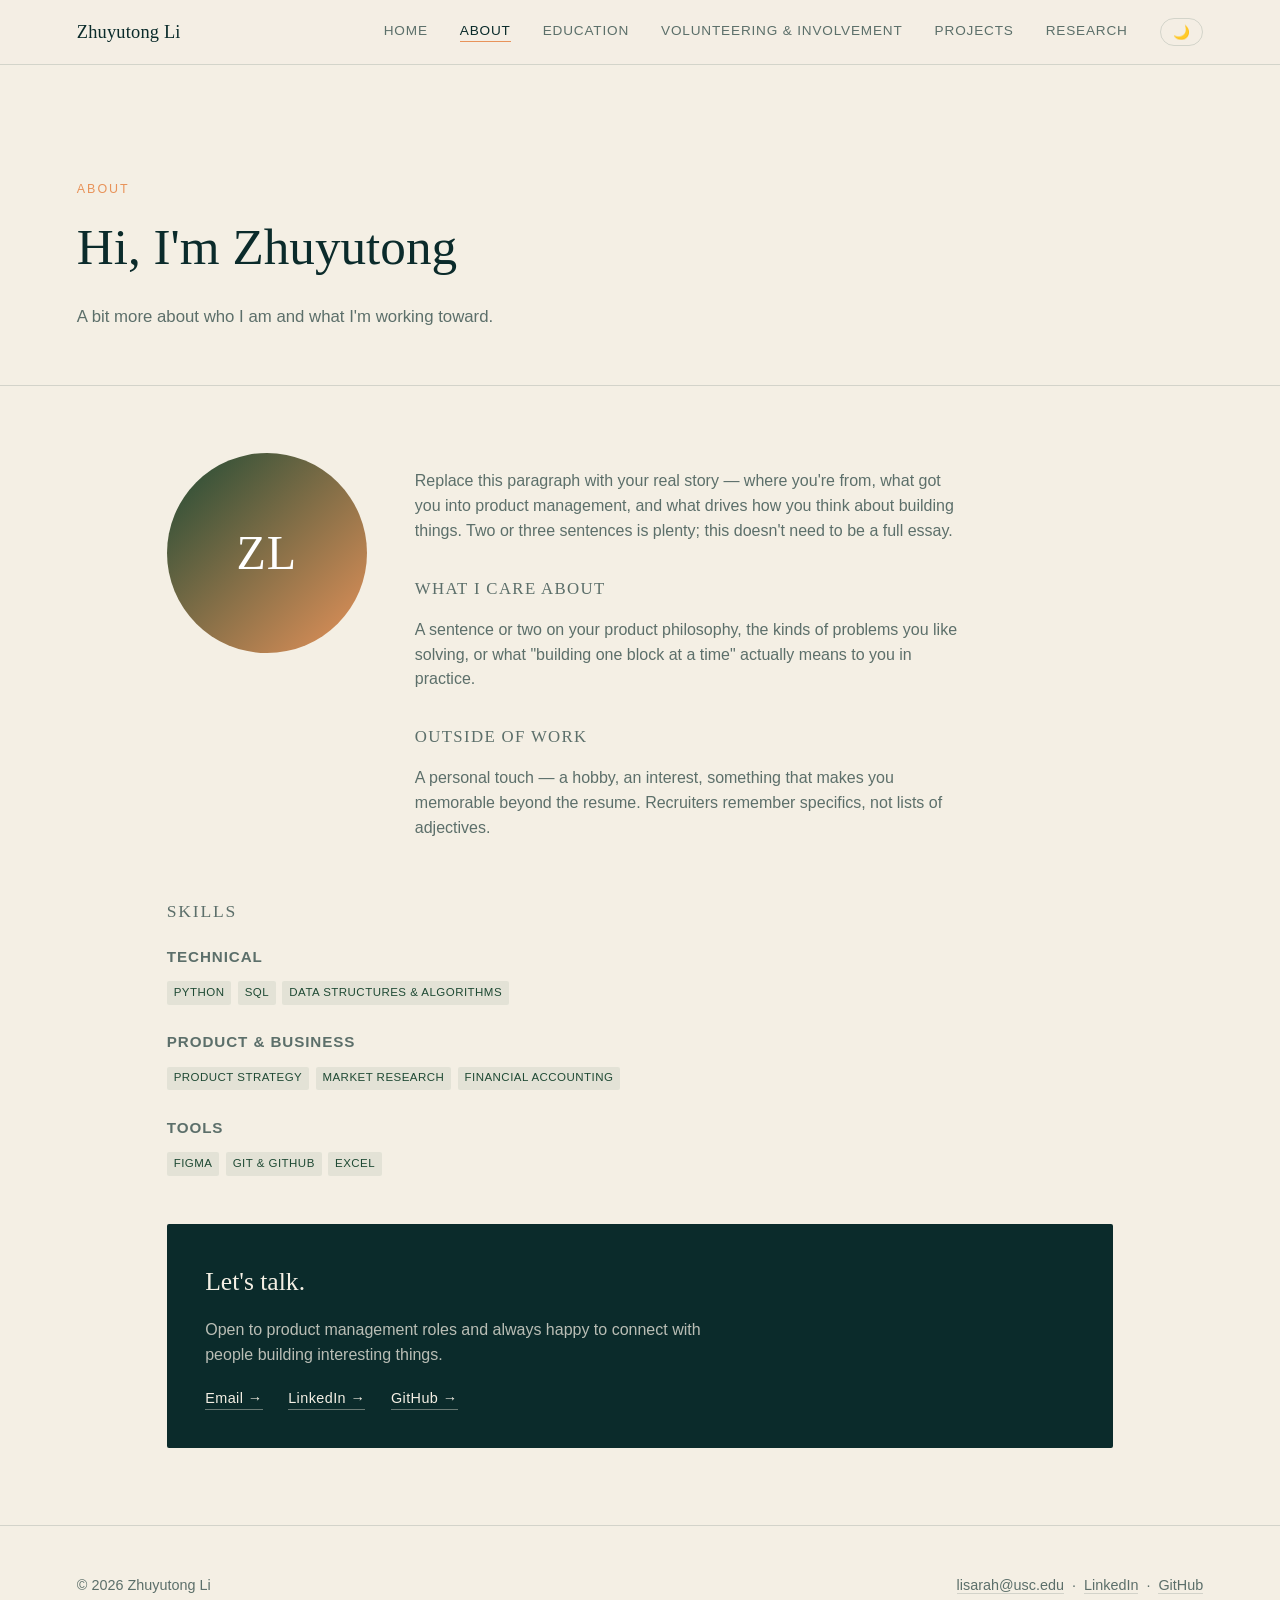
==== about.html @ 6b7661f0 "Implement theme toggle functionality in about.html Added a theme toggle feature with dark/light mode" ====
<!doctype html>
<html lang="en">
<head>
<meta charset="UTF-8" />
<meta name="viewport" content="width=device-width, initial-scale=1" />
<title>About — Zhuyutong Li</title>
<link rel="stylesheet" href="styles.css" />
<script>
  if(localStorage.getItem('theme')==='dark') document.documentElement.setAttribute('data-theme','dark');
</script>
</head>
<body>
  
<div class="page-transition" id="pageTransition">
  <div class="logo-mark">ZL</div>
</div>

<nav class="site-nav">
  <a class="brand" href="index.html">Zhuyutong Li</a>
  <ul class="links">
    <li><a href="index.html">Home</a></li>
    <li><a href="about.html" class="active">About</a></li>
    <li><a href="education.html">Education</a></li>
    <li><a href="volunteering-involvement.html">Volunteering & Involvement</a></li>
    <li><a href="projects.html">Projects</a></li>
    <li><a href="research.html">Research</a></li>
    <li><button class="theme-toggle" id="themeToggle" aria-label="Toggle dark mode">🌙</button></li>
  </ul>
</nav>

<header class="page-header">
  <div class="eyebrow">About</div>
  <h1>Hi, I'm Zhuyutong</h1>
  <p>A bit more about who I am and what I'm working toward.</p>
</header>

<main>
  <div class="about-grid">
    <!-- Swap this div for <img class="avatar-photo" src="your-photo.jpg" alt="Zhuyutong Li"> once you have a headshot -->
    <div class="avatar-placeholder">ZL</div>
    <div class="about-bio">
      <p>Replace this paragraph with your real story — where you're from, what got you into product management, and what drives how you think about building things. Two or three sentences is plenty; this doesn't need to be a full essay.</p>

      <h2>What I care about</h2>
      <p>A sentence or two on your product philosophy, the kinds of problems you like solving, or what "building one block at a time" actually means to you in practice.</p>

      <h2>Outside of work</h2>
      <p>A personal touch — a hobby, an interest, something that makes you memorable beyond the resume. Recruiters remember specifics, not lists of adjectives.</p>
    </div>
  </div>

  <h2 class="section-title">Skills</h2>

<div class="skills-group">
  <h3>Technical</h3>
  <div class="tags">
    <span class="tag">Python</span>
    <span class="tag">SQL</span>
    <span class="tag">Data Structures & Algorithms</span>
  </div>
</div>

<div class="skills-group">
  <h3>Product & Business</h3>
  <div class="tags">
    <span class="tag">Product Strategy</span>
    <span class="tag">Market Research</span>
    <span class="tag">Financial Accounting</span>
  </div>
</div>

<div class="skills-group">
  <h3>Tools</h3>
  <div class="tags">
    <span class="tag">Figma</span>
    <span class="tag">Git & GitHub</span>
    <span class="tag">Excel</span>
  </div>
</div>

  <div class="contact-band">
    <h2>Let's talk.</h2>
    <p>Open to product management roles and always happy to connect with people building interesting things.</p>
    <div class="links-row">
      <a href="mailto:lisarah@usc.edu">Email →</a>
      <a href="https://www.linkedin.com/in/sarah-zhuyutong-li-a16516387" target="_blank">LinkedIn →</a>
      <a href="https://github.com/lzyttsll" target="_blank">GitHub →</a>
    </div>
  </div>
</main>

<footer>
  <span>&copy; 2026 Zhuyutong Li</span>
  <span><a href="mailto:lisarah@usc.edu">lisarah@usc.edu</a> &nbsp;·&nbsp; <a href="https://www.linkedin.com/in/sarah-zhuyutong-li-a16516387" target="_blank">LinkedIn</a> &nbsp;·&nbsp; <a href="https://github.com/lzyttsll" target="_blank">GitHub</a></span>
</footer>

<script>
(function(){
  const overlay = document.getElementById('pageTransition');
  window.addEventListener('DOMContentLoaded', ()=>{
    setTimeout(()=> overlay.classList.add('hidden'), 150);
  });
  document.querySelectorAll('a[href]').forEach(link=>{
    const href = link.getAttribute('href');
    if(!href || href.startsWith('http') || href.startsWith('mailto:') || href.startsWith('#')) return;
    link.addEventListener('click', (e)=>{
      e.preventDefault();
      overlay.classList.remove('hidden');
      setTimeout(()=>{ window.location.href = href; }, 400);
    });
  });
})();
</script>
  
<script>
(function(){
  const btn = document.getElementById('themeToggle');
  function updateIcon(){
    btn.textContent = document.documentElement.getAttribute('data-theme')==='dark' ? '☀️' : '🌙';
  }
  updateIcon();
  btn.addEventListener('click', ()=>{
    const isDark = document.documentElement.getAttribute('data-theme')==='dark';
    if(isDark){
      document.documentElement.removeAttribute('data-theme');
      localStorage.setItem('theme','light');
    } else {
      document.documentElement.setAttribute('data-theme','dark');
      localStorage.setItem('theme','dark');
    }
    updateIcon();
  });
})();
</script>
</body>
</html>
---- styles.css ----
:root{
  --ink:#0b2b2b;
  --paper:#f4efe4;
  --accent:#e8935a;
  --pine:#1f4a34;
  --line:rgba(11,43,43,0.14);
  --muted:#5c6f6a;
}
*{box-sizing:border-box;}
html,body{margin:0;padding:0;}
body{
  background:var(--paper);
  color:var(--ink);
  font-family:'Helvetica Neue',Arial,sans-serif;
  line-height:1.55;
}
h1,h2,h3{font-family:Georgia,'Iowan Old Style',serif;font-weight:400;margin:0 0 .35em;}
a{color:inherit;}
img{max-width:100%;display:block;}

/* ---- Nav ---- */
.site-nav{
  position:sticky; top:0; z-index:20;
  display:flex; align-items:center; justify-content:space-between;
  padding:1.1rem 6vw;
  background:rgba(244,239,228,0.94);
  border-bottom:1px solid var(--line);
}
.site-nav .brand{
  font-family:Georgia,serif; font-size:1.15rem; text-decoration:none; letter-spacing:.01em;
}
.site-nav .links{display:flex; gap:2rem; list-style:none; margin:0; padding:0;}
.site-nav .links a{
  text-decoration:none; font-size:.85rem; letter-spacing:.06em; text-transform:uppercase;
  color:var(--muted); padding-bottom:.2rem; border-bottom:1px solid transparent;
  transition:color .2s ease, border-color .2s ease;
}
.site-nav .links a:hover,
.site-nav .links a.active{ color:var(--ink); border-color:var(--accent); }
.nav-toggle{ display:none; }

/* nav sitting over a dark hero (home page) */
.site-nav.on-dark{
  background:rgba(11,43,43,0.0);
  border-bottom:1px solid rgba(244,239,228,0.18);
}
.site-nav.on-dark .brand{ color:var(--paper); }
.site-nav.on-dark .links a{ color:rgba(244,239,228,0.75); }
.site-nav.on-dark .links a:hover,
.site-nav.on-dark .links a.active{ color:var(--paper); border-color:var(--accent); }

/* ---- Page header (non-home pages) ---- */
.page-header{
  padding:9vw 6vw 3vw;
  border-bottom:1px solid var(--line);
}
.page-header .eyebrow{
  font-size:.78rem; letter-spacing:.16em; text-transform:uppercase; color:var(--accent); margin-bottom:.6em;
}
.page-header h1{ font-size:clamp(2rem,4.5vw,3.2rem); }
.page-header p{ max-width:56ch; color:var(--muted); font-size:1.05rem; }

/* ---- Content sections ---- */
main{ padding:4vw 6vw 6vw; max-width:1100px; margin:0 auto; }
.section-title{ font-size:1.1rem; text-transform:uppercase; letter-spacing:.1em; color:var(--muted); margin:2.4rem 0 1.2rem; }

/* Cards grid (projects, explore) */
.grid{ display:grid; grid-template-columns:repeat(auto-fill,minmax(260px,1fr)); gap:1.4rem; }
.card{
  border:1px solid var(--line); border-radius:2px; padding:1.6rem;
  background:#fff; transition:transform .18s ease, box-shadow .18s ease;
}
.card:hover{ transform:translateY(-3px); box-shadow:0 10px 24px rgba(11,43,43,0.08); }
.card h3{ font-size:1.15rem; margin-bottom:.4em; }
.card p{ color:var(--muted); font-size:.95rem; margin:0 0 .8em; }
.card a.card-link{
  font-size:.82rem; text-transform:uppercase; letter-spacing:.06em; color:var(--pine);
  text-decoration:none; border-bottom:1px solid var(--pine);
}
.tags{ display:flex; flex-wrap:wrap; gap:.4rem; margin-top:.8rem; }
.tag{
  font-size:.72rem; letter-spacing:.04em; text-transform:uppercase; color:var(--pine);
  background:rgba(31,74,52,0.08); padding:.25em .6em; border-radius:2px;
}

/* Timeline (education / volunteering) */
.timeline{ border-left:2px solid var(--line); padding-left:1.6rem; display:flex; flex-direction:column; gap:2.2rem; }
.timeline-item .when{ font-size:.8rem; letter-spacing:.06em; text-transform:uppercase; color:var(--accent); }
.timeline-item h3{ margin-top:.25em; font-size:1.2rem; }
.timeline-item .where{ color:var(--muted); font-size:.95rem; margin-bottom:.4em; }
.timeline-item p{ color:var(--muted); max-width:64ch; }

/* Research list */
.pub-list{ display:flex; flex-direction:column; }
.pub{ padding:1.4rem 0; border-bottom:1px solid var(--line); }
.pub .venue{ font-size:.8rem; letter-spacing:.06em; text-transform:uppercase; color:var(--pine); }
.pub h3{ font-size:1.15rem; margin:.3em 0; }
.pub p{ color:var(--muted); margin:0; max-width:70ch; }

/* ---- Footer ---- */
footer{
  padding:3rem 6vw; border-top:1px solid var(--line); color:var(--muted); font-size:.9rem;
  display:flex; justify-content:space-between; flex-wrap:wrap; gap:1rem;
}
footer a{ text-decoration:none; border-bottom:1px solid var(--line); }

@media (max-width:640px){
  .site-nav{ padding:1rem 5vw; }
  .site-nav .links{ gap:1.1rem; }
  .page-header{ padding:22vw 5vw 3vw; }
}

/* ---- About page ---- */
.about-grid{
  display:grid; grid-template-columns:200px 1fr; gap:3rem; align-items:start;
  margin-top:1rem;
}
.avatar-placeholder{
  width:200px; height:200px; border-radius:50%;
  background:linear-gradient(135deg, var(--pine), var(--accent));
  display:flex; align-items:center; justify-content:center;
  color:#fff; font-family:Georgia,serif; font-size:3rem; letter-spacing:.02em;
  flex-shrink:0;
}
.about-grid img.avatar-photo{
  width:200px; height:200px; border-radius:50%; object-fit:cover;
}
.about-bio p{ color:var(--muted); max-width:62ch; margin-bottom:1.2rem; }
.about-bio h2{ font-size:1.05rem; text-transform:uppercase; letter-spacing:.08em; color:var(--muted); margin:2rem 0 .8rem; }
.contact-band{
  margin-top:3rem; padding:2.4rem; background:var(--ink); color:var(--paper); border-radius:2px;
}
.contact-band h2{ color:var(--paper); font-size:1.6rem; margin-bottom:.5rem; }
.contact-band p{ color:rgba(244,239,228,0.75); max-width:56ch; margin-bottom:1.2rem; }
.contact-band .links-row{ display:flex; flex-wrap:wrap; gap:1.6rem; }
.contact-band a{
  color:var(--paper); text-decoration:none; font-size:.9rem; letter-spacing:.03em;
  border-bottom:1px solid rgba(244,239,228,0.4);
}
.contact-band a:hover{ border-color:var(--accent); }

@media (max-width:640px){
  .about-grid{ grid-template-columns:1fr; }
}

/* ---- Project case-study cards ---- */
.card-banner{
  height:150px; border-radius:2px; margin-bottom:1rem;
  background:linear-gradient(135deg, var(--pine), var(--accent));
  display:flex; align-items:center; justify-content:center;
  color:rgba(255,255,255,0.85); font-size:.75rem; letter-spacing:.08em; text-transform:uppercase;
}
.card-banner img{ width:100%; height:100%; object-fit:cover; border-radius:2px; }
.card.project-card{ padding:1.2rem; }
.card.project-card h3{ margin-bottom:.3em; }
/* ---- Homepage about teaser ---- */
.home-about{
  display:flex; align-items:center; gap:2rem; padding:3rem 6vw; max-width:1100px; margin:0 auto;
  border-bottom:1px solid var(--line);
}
.home-about .avatar-placeholder-sm{
  width:96px; height:96px; border-radius:50%; flex-shrink:0;
  background:linear-gradient(135deg, var(--pine), var(--accent));
  display:flex; align-items:center; justify-content:center;
  color:#fff; font-family:Georgia,serif; font-size:1.6rem;
}
.home-about p{ color:var(--muted); max-width:60ch; margin:0 0 .6rem; }
.home-about a.card-link{
  font-size:.82rem; text-transform:uppercase; letter-spacing:.06em; color:var(--pine);
  text-decoration:none; border-bottom:1px solid var(--pine);
}
@media (max-width:640px){
  .home-about{ flex-direction:column; align-items:flex-start; text-align:left; }
}
/* ---- Skills groups ---- */
.skills-group{ margin-bottom:1.6rem; }
.skills-group h3{
  font-size:.95rem; text-transform:uppercase; letter-spacing:.06em; color:var(--muted);
  margin-bottom:.6rem; font-family:'Helvetica Neue',Arial,sans-serif; font-weight:600;
}
/* ---- Page transition overlay ---- */
.page-transition{
  position:fixed; inset:0; z-index:9999;
  background:var(--ink); color:var(--paper);
  display:flex; align-items:center; justify-content:center;
  transition:opacity .45s ease;
}
.page-transition.hidden{ opacity:0; pointer-events:none; }
.logo-mark{
  font-family:Georgia,'Iowan Old Style',serif;
  font-size:2.4rem;
  letter-spacing:.05em;
  color:var(--paper);
}
/* ---- Dark mode ---- */
body{ transition: background-color .3s ease, color .3s ease; }
.site-nav{ transition: background-color .3s ease; }
.card{ transition: background-color .3s ease; }

[data-theme="dark"]{
  --ink:#f2ede4;
  --paper:#121a18;
  --pine:#7fd9ab;
  --line:rgba(244,239,228,0.14);
  --muted:#9fb3ac;
}
[data-theme="dark"] .site-nav{ background:rgba(18,26,24,0.94); }
[data-theme="dark"] .card{ background:#1b2624; }

.theme-toggle{
  background:none; border:1px solid var(--line); border-radius:20px;
  padding:.35em .9em; font-size:.85rem; cursor:pointer;
  color:var(--muted); font-family:inherit;
  transition:color .2s ease, border-color .2s ease;
}
.theme-toggle:hover{ color:var(--ink); border-color:var(--accent); }
.site-nav.on-dark .theme-toggle{
  border-color:rgba(244,239,228,0.4); color:rgba(244,239,228,0.75);
}
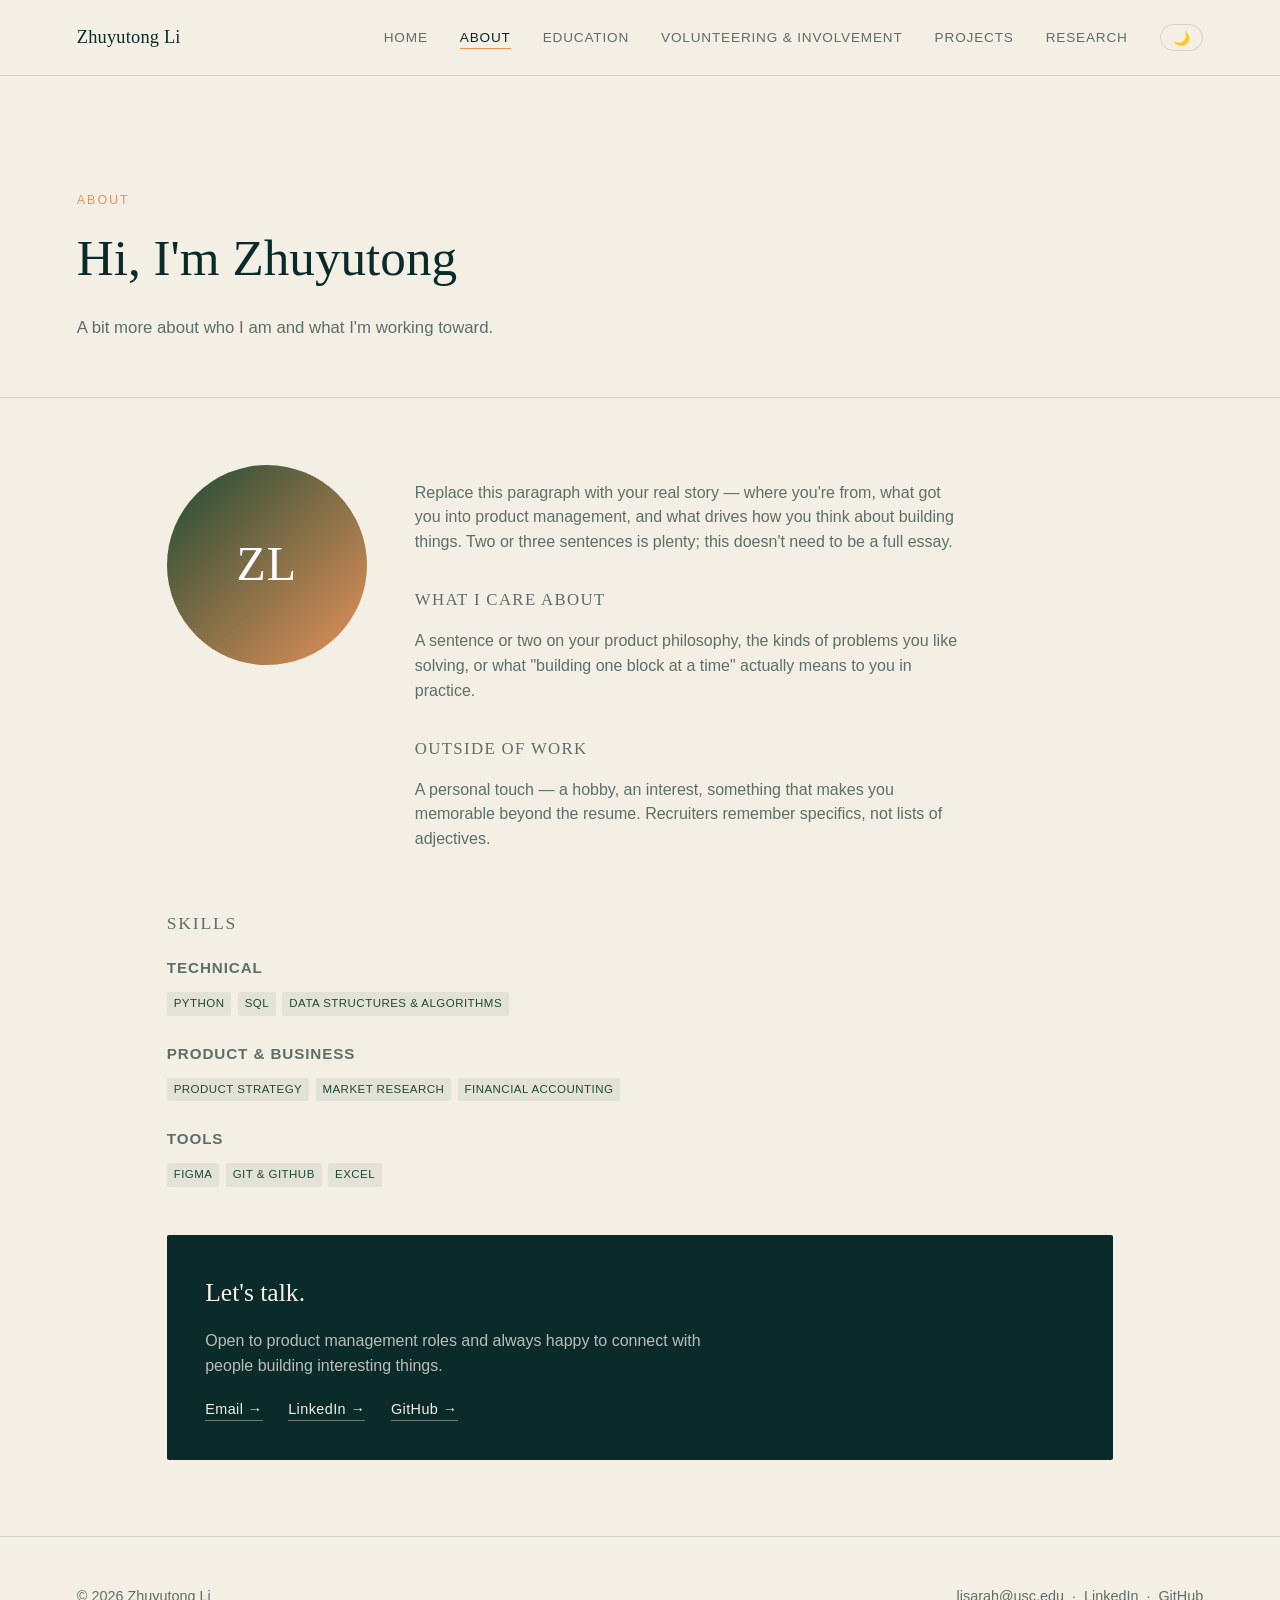
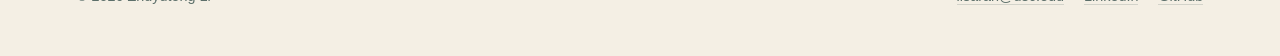
==== commit d8b25e51: "Decrease redirect timeout from 400ms to 220ms Reduce delay before redirecting to the href." ====
--- a/about.html
+++ b/about.html
@@ -106,7 +106,7 @@
     link.addEventListener('click', (e)=>{
       e.preventDefault();
       overlay.classList.remove('hidden');
-      setTimeout(()=>{ window.location.href = href; }, 400);
+      setTimeout(()=>{ window.location.href = href; }, 220);
     });
   });
 })();
--- a/styles.css
+++ b/styles.css
@@ -5,6 +5,7 @@
   --pine:#1f4a34;
   --line:rgba(11,43,43,0.14);
   --muted:#5c6f6a;
+  --hero-text:#f4efe4;
 }
 *{box-sizing:border-box;}
 html,body{margin:0;padding:0;}
@@ -19,17 +20,22 @@
 img{max-width:100%;display:block;}
 
 /* ---- Nav ---- */
+body{ padding-top:76px; }
+body.home{ padding-top:0; }
+
 .site-nav{
-  position:sticky; top:0; z-index:20;
+  position:fixed; top:0; left:0; right:0; z-index:20;
+  height:76px; box-sizing:border-box;
   display:flex; align-items:center; justify-content:space-between;
-  padding:1.1rem 6vw;
-  background:rgba(244,239,228,0.94);
+  padding:0 6vw;
+  background:var(--paper);
   border-bottom:1px solid var(--line);
+  transition:background-color .25s ease, border-color .25s ease;
 }
 .site-nav .brand{
   font-family:Georgia,serif; font-size:1.15rem; text-decoration:none; letter-spacing:.01em;
 }
-.site-nav .links{display:flex; gap:2rem; list-style:none; margin:0; padding:0;}
+.site-nav .links{display:flex; align-items:center; gap:2rem; list-style:none; margin:0; padding:0;}
 .site-nav .links a{
   text-decoration:none; font-size:.85rem; letter-spacing:.06em; text-transform:uppercase;
   color:var(--muted); padding-bottom:.2rem; border-bottom:1px solid transparent;
@@ -37,17 +43,20 @@
 }
 .site-nav .links a:hover,
 .site-nav .links a.active{ color:var(--ink); border-color:var(--accent); }
-.nav-toggle{ display:none; }
-
-/* nav sitting over a dark hero (home page) */
-.site-nav.on-dark{
-  background:rgba(11,43,43,0.0);
-  border-bottom:1px solid rgba(244,239,228,0.18);
-}
-.site-nav.on-dark .brand{ color:var(--paper); }
+
+/* Homepage nav starts transparent, overlapping the dark pond */
+.site-nav.on-dark{ background:transparent; border-bottom:1px solid rgba(244,239,228,0.18); }
+.site-nav.on-dark .brand{ color:var(--hero-text); }
 .site-nav.on-dark .links a{ color:rgba(244,239,228,0.75); }
 .site-nav.on-dark .links a:hover,
 .site-nav.on-dark .links a.active{ color:var(--paper); border-color:var(--accent); }
+
+/* ...then becomes solid once you scroll past the hero */
+.site-nav.on-dark.scrolled{ background:var(--paper); border-bottom:1px solid var(--line); }
+.site-nav.on-dark.scrolled .brand{ color:var(--ink); }
+.site-nav.on-dark.scrolled .links a{ color:var(--muted); }
+.site-nav.on-dark.scrolled .links a:hover,
+.site-nav.on-dark.scrolled .links a.active{ color:var(--ink); border-color:var(--accent); }
 
 /* ---- Page header (non-home pages) ---- */
 .page-header{
@@ -217,3 +226,34 @@
 .site-nav.on-dark .theme-toggle{
   border-color:rgba(244,239,228,0.4); color:rgba(244,239,228,0.75);
 }
+
+/* ---- Motion system (one consistent curve + timing scale, used everywhere) ---- */
+:root{
+  --ease: cubic-bezier(0.16, 1, 0.3, 1);
+  --dur-fast: 150ms;
+  --dur-base: 200ms;
+}
+
+.site-nav .links a{
+  transition: color var(--dur-fast) var(--ease), border-color var(--dur-fast) var(--ease);
+}
+.card{
+  transition: transform var(--dur-base) var(--ease), box-shadow var(--dur-base) var(--ease);
+}
+.page-transition{
+  transition: opacity var(--dur-base) var(--ease);
+}
+.theme-toggle{
+  transition: color var(--dur-fast) var(--ease), border-color var(--dur-fast) var(--ease), transform var(--dur-fast) var(--ease);
+}
+.theme-toggle:hover{ transform: scale(1.06); }
+.theme-toggle:active{ transform: scale(0.94); }
+
+/* Respect people who've told their OS they don't want motion */
+@media (prefers-reduced-motion: reduce){
+  *, *::before, *::after{
+    animation-duration: 0.001ms !important;
+    animation-iteration-count: 1 !important;
+    transition-duration: 0.001ms !important;
+  }
+}
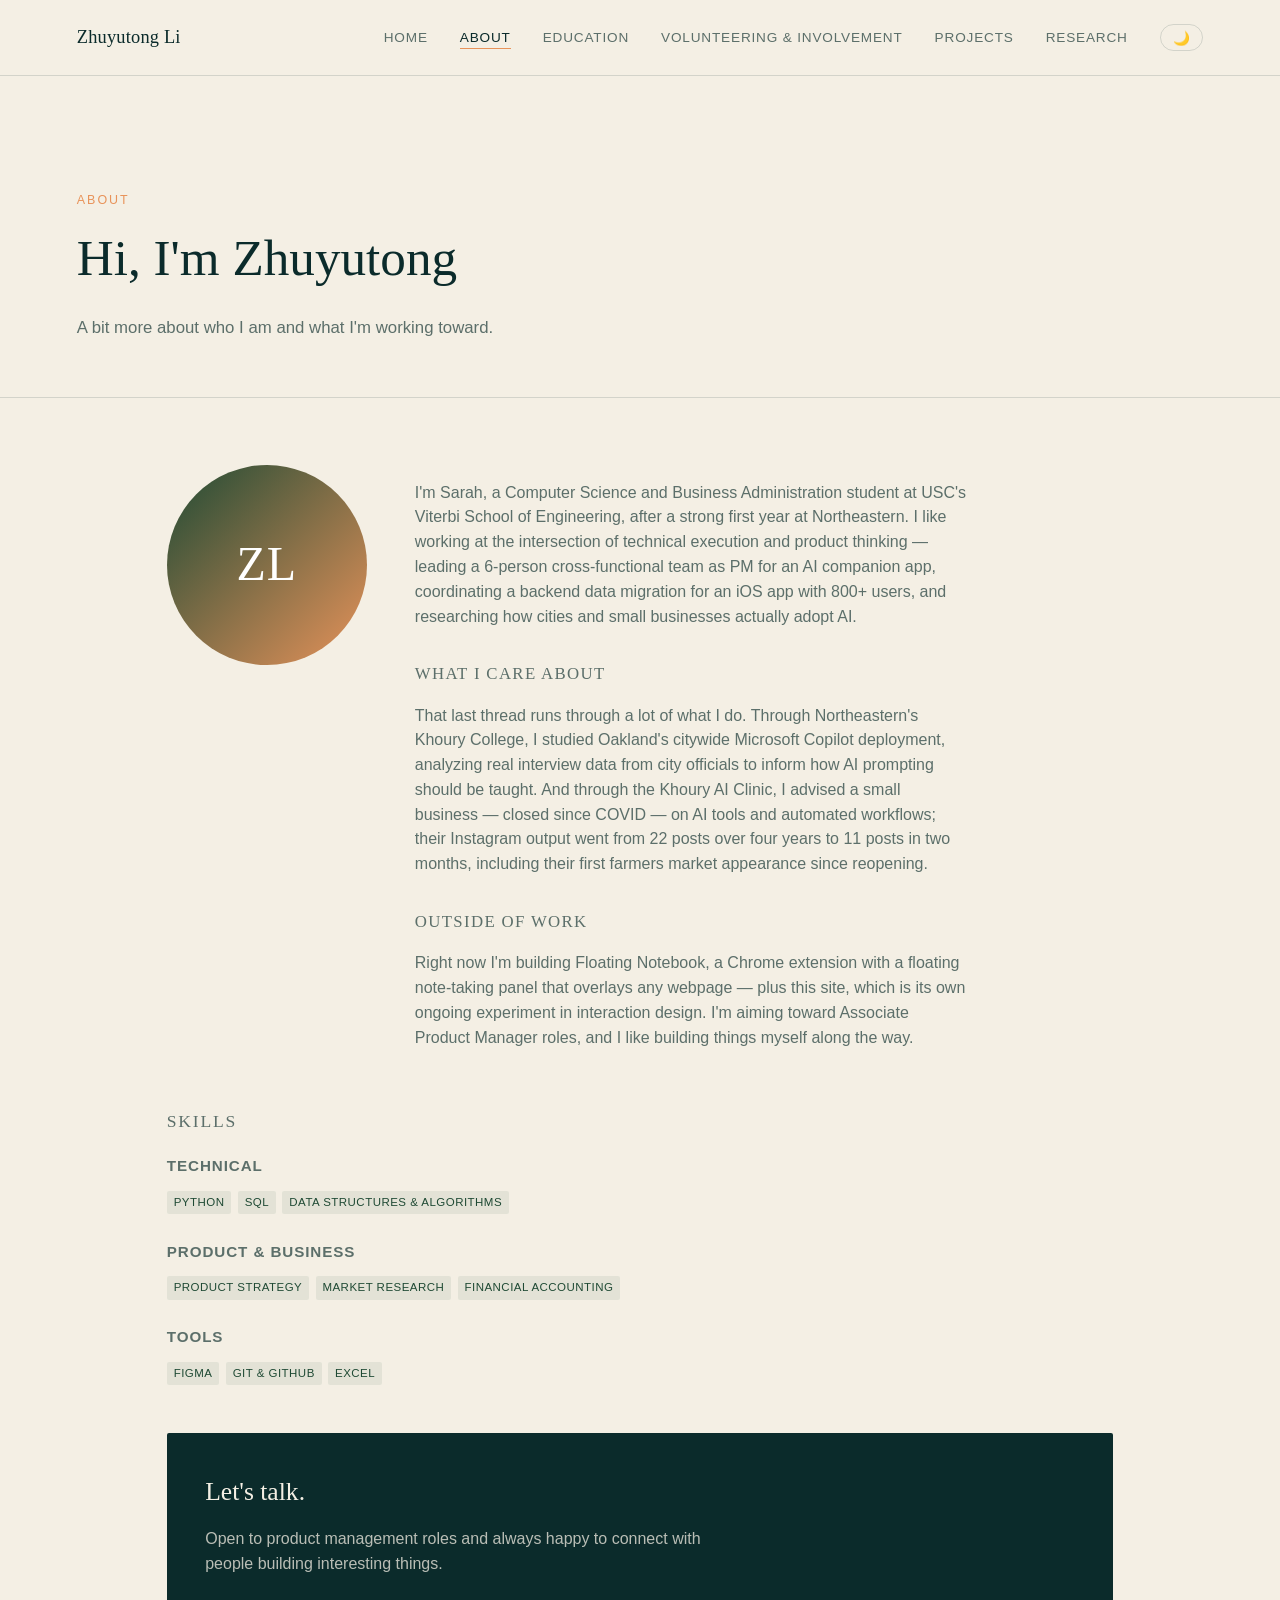
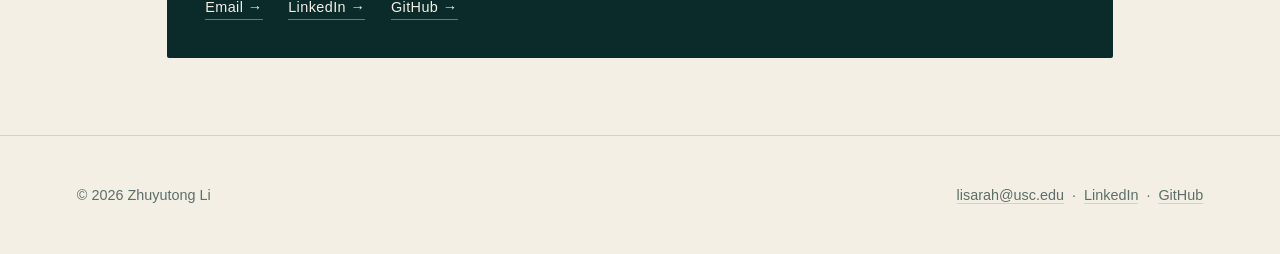
==== commit 2a0e9ea2: "Revise personal story and interests in about.html Updated personal bio and interests in about.html." ====
--- a/about.html
+++ b/about.html
@@ -39,13 +39,13 @@
     <!-- Swap this div for <img class="avatar-photo" src="your-photo.jpg" alt="Zhuyutong Li"> once you have a headshot -->
     <div class="avatar-placeholder">ZL</div>
     <div class="about-bio">
-      <p>Replace this paragraph with your real story — where you're from, what got you into product management, and what drives how you think about building things. Two or three sentences is plenty; this doesn't need to be a full essay.</p>
+      <p>I'm Sarah, a Computer Science and Business Administration student at USC's Viterbi School of Engineering, after a strong first year at Northeastern. I like working at the intersection of technical execution and product thinking — leading a 6-person cross-functional team as PM for an AI companion app, coordinating a backend data migration for an iOS app with 800+ users, and researching how cities and small businesses actually adopt AI.</p>
 
       <h2>What I care about</h2>
-      <p>A sentence or two on your product philosophy, the kinds of problems you like solving, or what "building one block at a time" actually means to you in practice.</p>
+      <p>That last thread runs through a lot of what I do. Through Northeastern's Khoury College, I studied Oakland's citywide Microsoft Copilot deployment, analyzing real interview data from city officials to inform how AI prompting should be taught. And through the Khoury AI Clinic, I advised a small business — closed since COVID — on AI tools and automated workflows; their Instagram output went from 22 posts over four years to 11 posts in two months, including their first farmers market appearance since reopening.</p>
 
       <h2>Outside of work</h2>
-      <p>A personal touch — a hobby, an interest, something that makes you memorable beyond the resume. Recruiters remember specifics, not lists of adjectives.</p>
+      <p>Right now I'm building Floating Notebook, a Chrome extension with a floating note-taking panel that overlays any webpage — plus this site, which is its own ongoing experiment in interaction design. I'm aiming toward Associate Product Manager roles, and I like building things myself along the way.</p>
     </div>
   </div>
 
--- a/styles.css
+++ b/styles.css
@@ -164,7 +164,7 @@
 .card.project-card h3{ margin-bottom:.3em; }
 /* ---- Homepage about teaser ---- */
 .home-about{
-  display:flex; align-items:center; gap:2rem; padding:3rem 6vw; max-width:1100px; margin:0 auto;
+  display:flex; align-items:center; gap:2rem; padding:3rem 3vw; max-width:100%; margin:0;
   border-bottom:1px solid var(--line);
 }
 .home-about .avatar-placeholder-sm{
@@ -172,6 +172,35 @@
   background:linear-gradient(135deg, var(--pine), var(--accent));
   display:flex; align-items:center; justify-content:center;
   color:#fff; font-family:Georgia,serif; font-size:1.6rem;
+}
+.home-about .avatar-flip{
+  width:340px; height:340px; flex-shrink:0; perspective:1200px; cursor:grab; user-select:none;
+}
+.avatar-flip-inner{
+  position:relative; width:100%; height:100%;
+  transition:transform 0.6s cubic-bezier(0.16,1,0.3,1);
+  transform-style:preserve-3d;
+}
+@keyframes flipHintWiggle{
+  0%, 100% { transform: rotateY(0deg); }
+  30% { transform: rotateY(18deg); }
+  60% { transform: rotateY(-14deg); }
+  80% { transform: rotateY(6deg); }
+}
+.avatar-flip-inner.hint-wiggle{
+  animation: flipHintWiggle 1.4s ease-in-out;
+}
+.avatar-flip.flipped .avatar-flip-inner{ transform:rotateY(180deg); }
+.avatar-flip-face{
+  position:absolute; inset:0; border-radius:50%; backface-visibility:hidden;
+  display:flex; align-items:center; justify-content:center;
+}
+.avatar-flip-front{ width:100%; height:100%; object-fit:cover; -webkit-user-drag:none; user-drag:none; }
+.avatar-flip-back-img{
+  transform:rotateY(180deg);
+  width:100%; height:100%; object-fit:cover;
+  background:var(--paper);
+  -webkit-user-drag:none; user-drag:none;
 }
 .home-about p{ color:var(--muted); max-width:60ch; margin:0 0 .6rem; }
 .home-about a.card-link{
@@ -214,6 +243,7 @@
   --muted:#9fb3ac;
 }
 [data-theme="dark"] .site-nav{ background:rgba(18,26,24,0.94); }
+[data-theme="dark"] .site-nav.on-dark:not(.scrolled){ background:transparent; }
 [data-theme="dark"] .card{ background:#1b2624; }
 
 .theme-toggle{
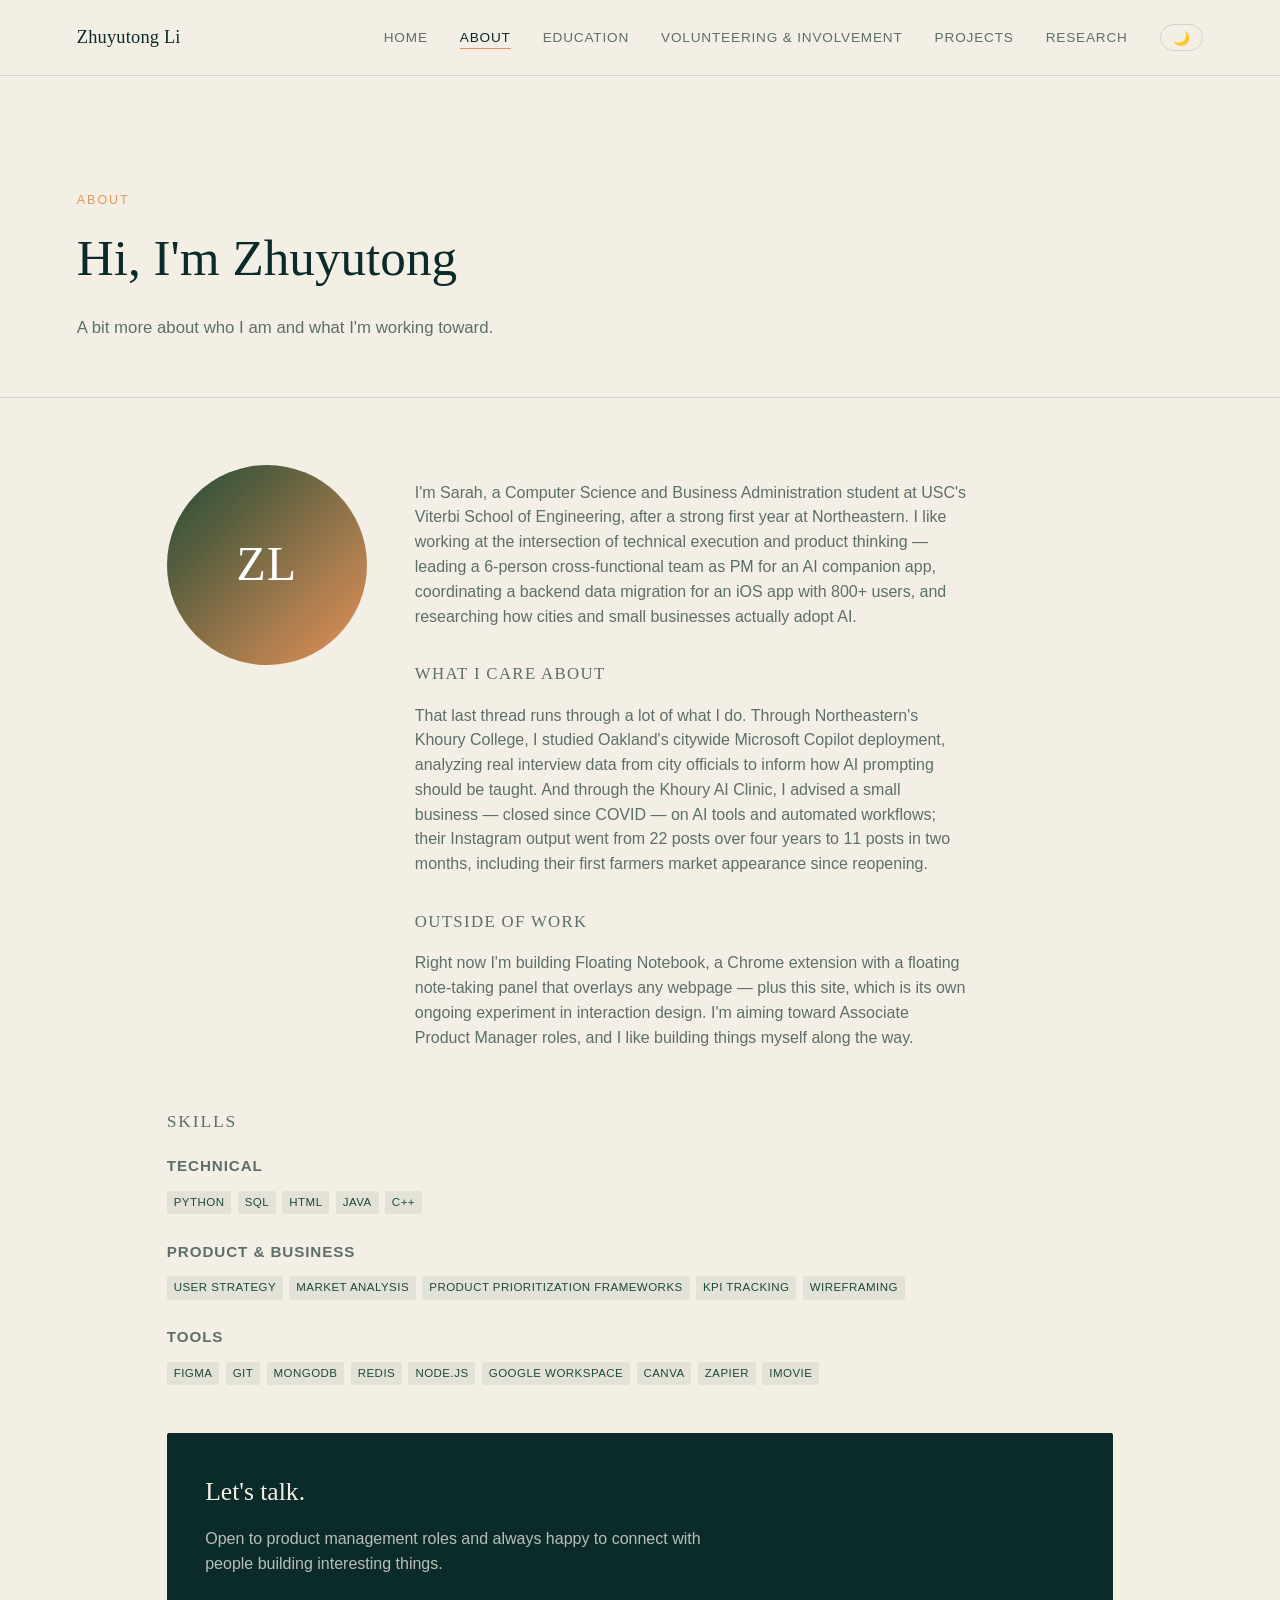
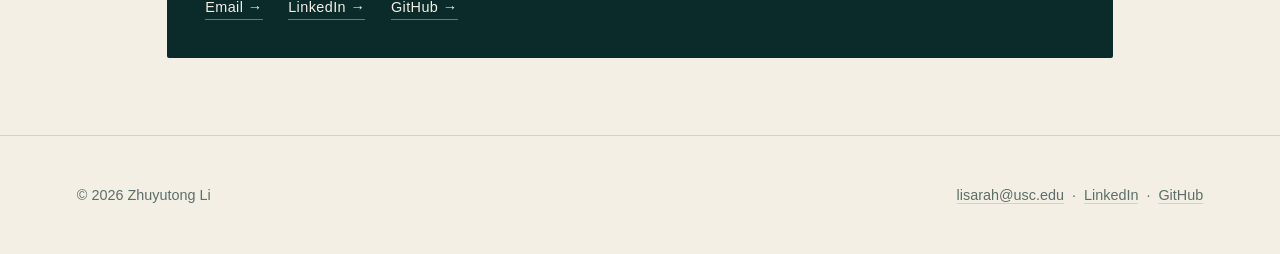
==== commit b9c3ade5: "Update skills and tools in about.html" ====
--- a/about.html
+++ b/about.html
@@ -56,16 +56,20 @@
   <div class="tags">
     <span class="tag">Python</span>
     <span class="tag">SQL</span>
-    <span class="tag">Data Structures & Algorithms</span>
+    <span class="tag">HTML</span>
+    <span class="tag">Java</span>
+    <span class="tag">C++</span>
   </div>
 </div>
 
 <div class="skills-group">
   <h3>Product & Business</h3>
   <div class="tags">
-    <span class="tag">Product Strategy</span>
-    <span class="tag">Market Research</span>
-    <span class="tag">Financial Accounting</span>
+    <span class="tag">User Strategy</span>
+    <span class="tag">Market Analysis</span>
+    <span class="tag">Product Prioritization Frameworks</span>
+    <span class="tag">KPI tracking</span>
+    <span class="tag">Wireframing</span>
   </div>
 </div>
 
@@ -73,8 +77,14 @@
   <h3>Tools</h3>
   <div class="tags">
     <span class="tag">Figma</span>
-    <span class="tag">Git & GitHub</span>
-    <span class="tag">Excel</span>
+    <span class="tag">Git</span>
+    <span class="tag">MongoDB</span>
+    <span class="tag">Redis</span>
+    <span class="tag">Node.js</span>
+    <span class="tag">Google Workspace</span>
+    <span class="tag">Canva</span>
+    <span class="tag">Zapier</span>
+    <span class="tag">iMovie</span>
   </div>
 </div>
 
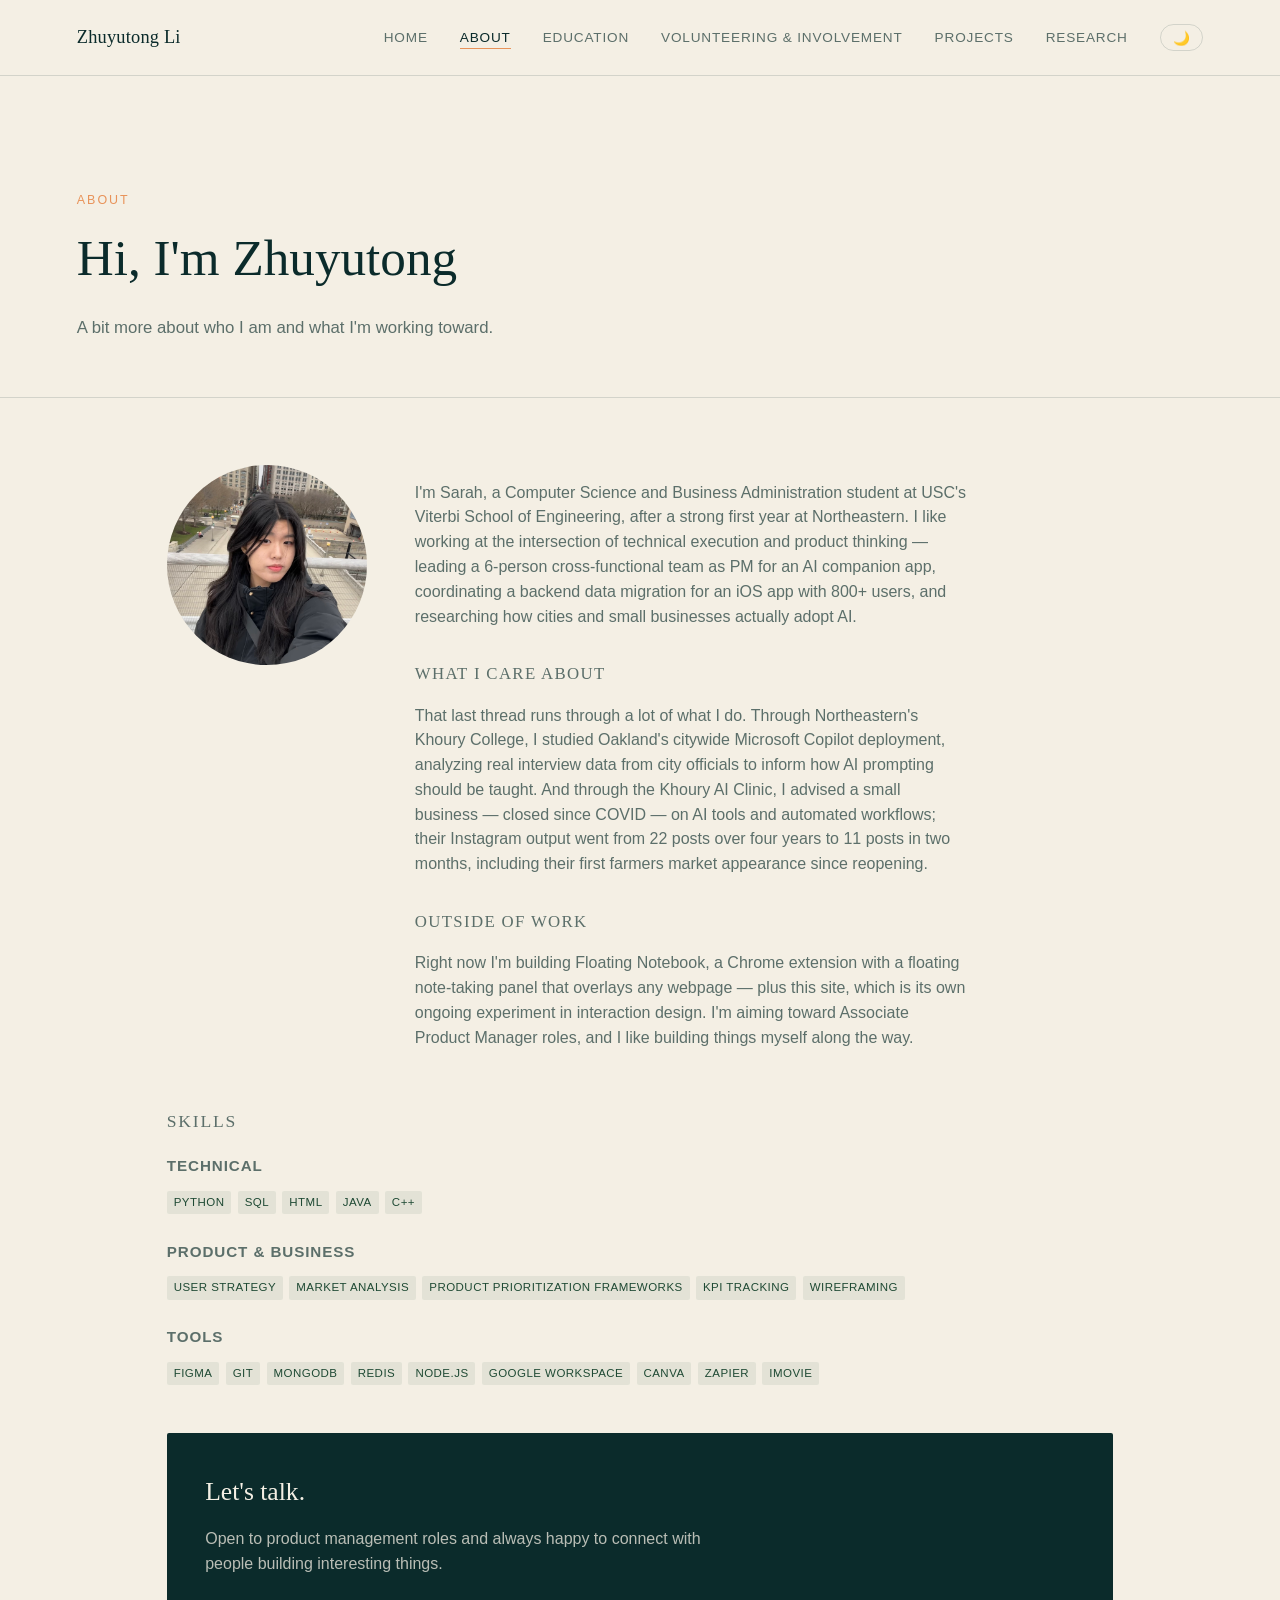
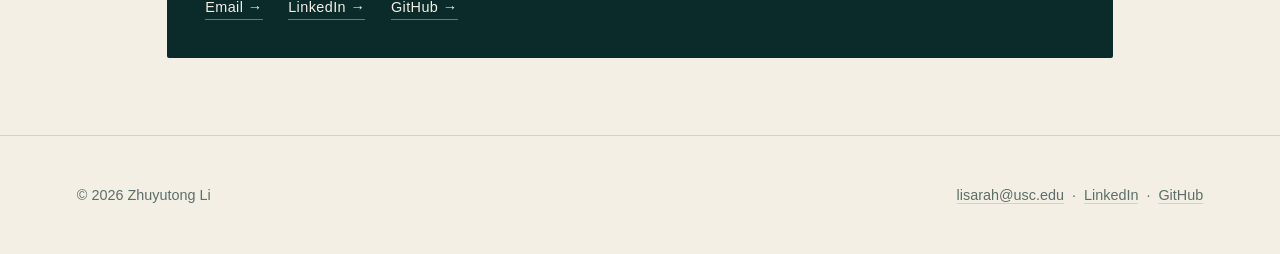
==== commit 67acac9f: "Update about.html" ====
--- a/about.html
+++ b/about.html
@@ -36,8 +36,7 @@
 
 <main>
   <div class="about-grid">
-    <!-- Swap this div for <img class="avatar-photo" src="your-photo.jpg" alt="Zhuyutong Li"> once you have a headshot -->
-    <div class="avatar-placeholder">ZL</div>
+    <img class="avatar-photo" src="avatar.jpg" alt="Zhuyutong Li">
     <div class="about-bio">
       <p>I'm Sarah, a Computer Science and Business Administration student at USC's Viterbi School of Engineering, after a strong first year at Northeastern. I like working at the intersection of technical execution and product thinking — leading a 6-person cross-functional team as PM for an AI companion app, coordinating a backend data migration for an iOS app with 800+ users, and researching how cities and small businesses actually adopt AI.</p>
 
--- a/styles.css
+++ b/styles.css
@@ -159,6 +159,9 @@
   display:flex; align-items:center; justify-content:center;
   color:rgba(255,255,255,0.85); font-size:.75rem; letter-spacing:.08em; text-transform:uppercase;
 }
+.project-date{
+  font-size:.85rem; color:var(--muted); margin:0 0 .5rem; font-style:italic;
+}
 .card-banner img{ width:100%; height:100%; object-fit:cover; border-radius:2px; }
 .card.project-card{ padding:1.2rem; }
 .card.project-card h3{ margin-bottom:.3em; }
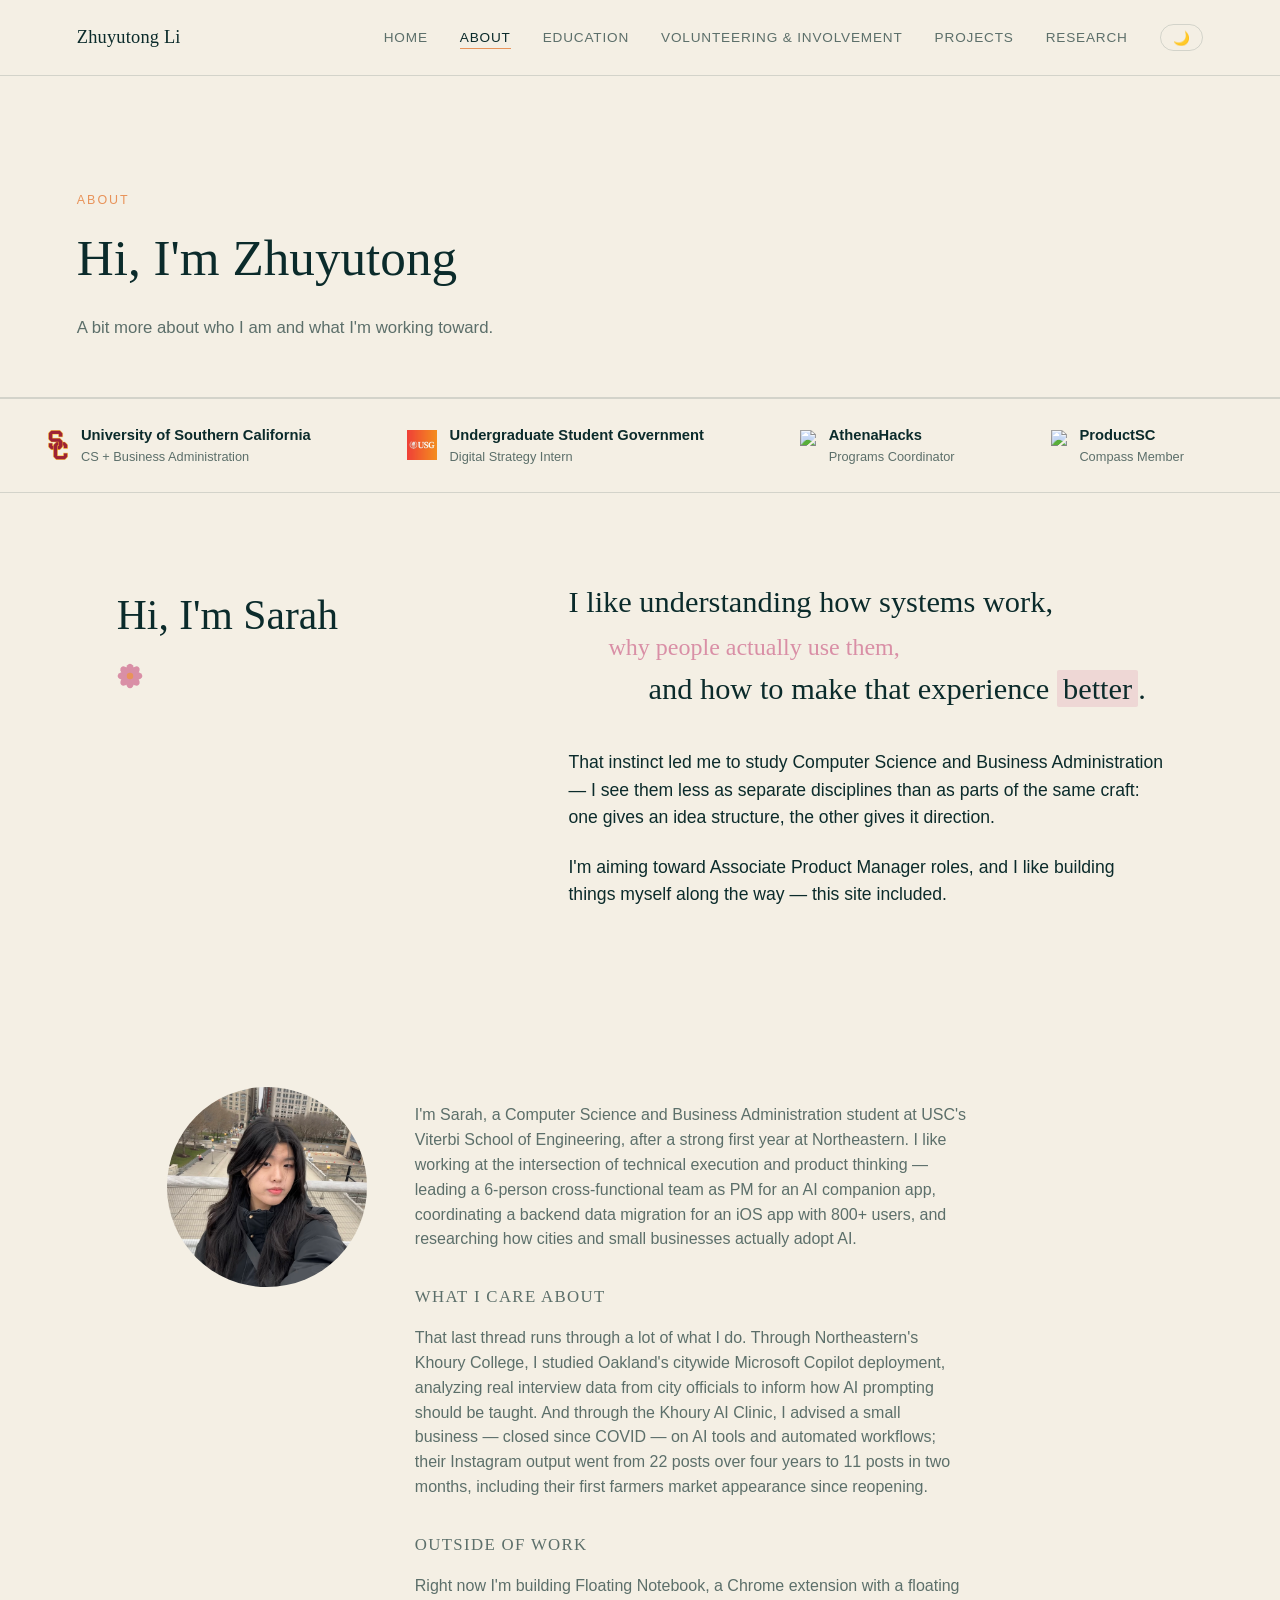
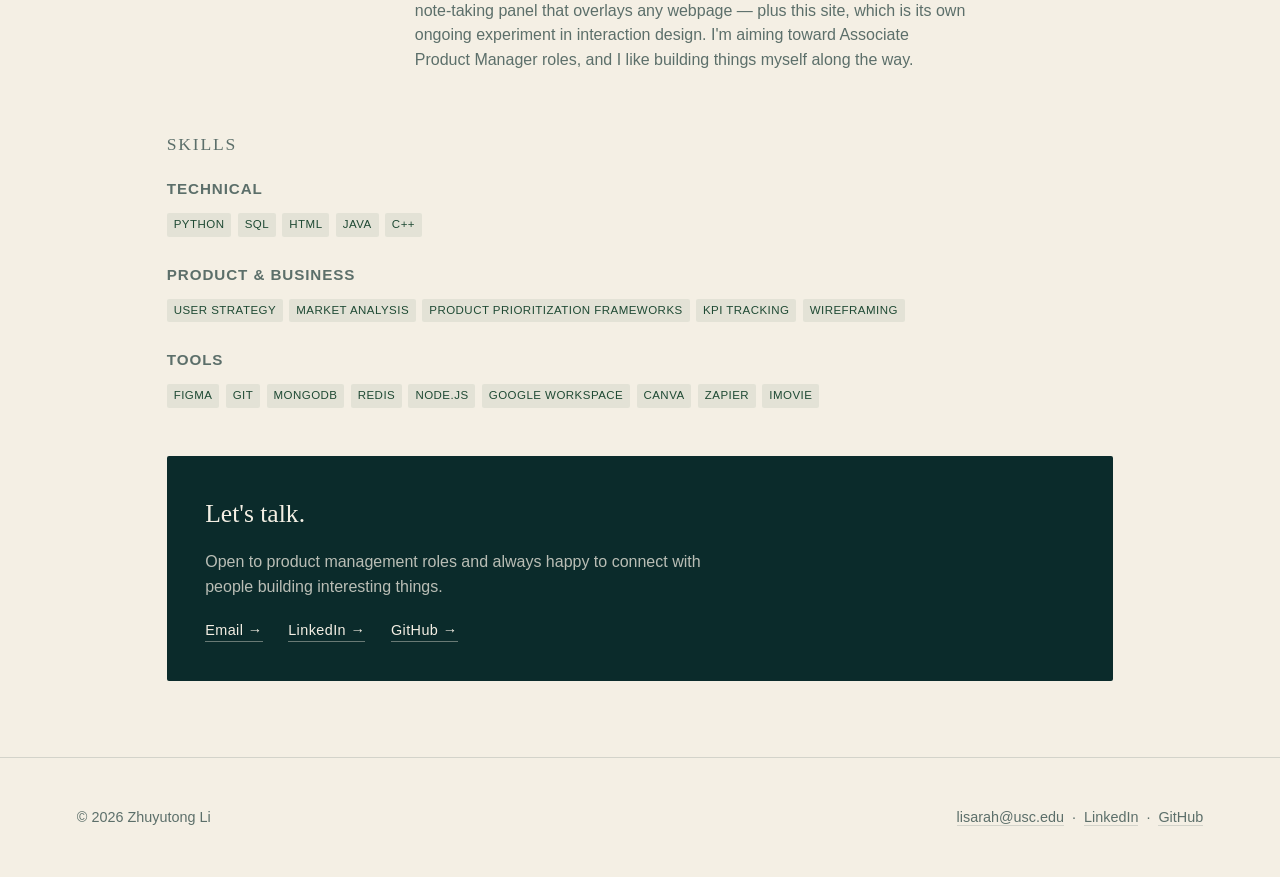
==== commit a8bd994e: "Implement marquee for showcasing affiliations Added a marquee section showcasing various affiliation" ====
--- a/about.html
+++ b/about.html
@@ -33,6 +33,92 @@
   <h1>Hi, I'm Zhuyutong</h1>
   <p>A bit more about who I am and what I'm working toward.</p>
 </header>
+
+  <div class="marquee-wrap">
+  <div class="marquee-track">
+    <div class="marquee-item">
+      <img src="USC_Trojans_logo.svg.webp">
+      <div class="label"><strong>University of Southern California</strong><span>CS + Business Administration</span></div>
+    </div>
+    <div class="marquee-item">
+      <img src="usg-logo-bright.png">
+      <div class="label"><strong>Undergraduate Student Government</strong><span>Digital Strategy Intern</span></div>
+    </div>
+    <div class="marquee-item">
+      <img src="athenahacks-logo.png">
+      <div class="label"><strong>AthenaHacks</strong><span>Programs Coordinator</span></div>
+    </div>
+    <div class="marquee-item">
+      <img src="productsc-logo.png">
+      <div class="label"><strong>ProductSC</strong><span>Compass Member</span></div>
+    </div>
+    <div class="marquee-item">
+      <img src="Northeastern_LVX.svg">
+      <div class="label"><strong>Northeastern University</strong><span>Khoury College of Computer Sciences</span></div>
+    </div>
+    <div class="marquee-item">
+      <img src="cofco-logo.png">
+      <div class="label"><strong>COFCO International</strong><span>Research Analyst Intern</span></div>
+    </div>
+    <!-- duplicate, for seamless looping -->
+    <div class="marquee-item">
+      <img src="USC_Trojans_logo.svg.webp">
+      <div class="label"><strong>University of Southern California</strong><span>CS + Business Administration</span></div>
+    </div>
+    <div class="marquee-item">
+      <img src="usg-logo-bright.png">
+      <div class="label"><strong>Undergraduate Student Government</strong><span>Digital Strategy Intern</span></div>
+    </div>
+    <div class="marquee-item">
+      <img src="athenahacks-logo.png">
+      <div class="label"><strong>AthenaHacks</strong><span>Programs Coordinator</span></div>
+    </div>
+    <div class="marquee-item">
+      <img src="productsc-logo.png">
+      <div class="label"><strong>ProductSC</strong><span>Compass Member</span></div>
+    </div>
+    <div class="marquee-item">
+      <img src="Northeastern_LVX.svg">
+      <div class="label"><strong>Northeastern University</strong><span>Khoury College of Computer Sciences</span></div>
+    </div>
+    <div class="marquee-item">
+      <img src="cofco-logo.png">
+      <div class="label"><strong>COFCO International</strong><span>Research Analyst Intern</span></div>
+    </div>
+  </div>
+</div>
+
+<section class="bio-section">
+  <div class="bio-heading">
+    <h2>Hi, I'm Sarah</h2>
+    <div class="divider-flower">
+      <svg viewBox="0 0 40 40" xmlns="http://www.w3.org/2000/svg">
+        <g fill="var(--blossom)">
+          <ellipse cx="20" cy="10" rx="6" ry="9"/>
+          <ellipse cx="20" cy="30" rx="6" ry="9"/>
+          <ellipse cx="10" cy="20" rx="9" ry="6"/>
+          <ellipse cx="30" cy="20" rx="9" ry="6"/>
+          <ellipse cx="12.5" cy="12.5" rx="6" ry="8.5" transform="rotate(-45 12.5 12.5)"/>
+          <ellipse cx="27.5" cy="27.5" rx="6" ry="8.5" transform="rotate(-45 27.5 27.5)"/>
+          <ellipse cx="27.5" cy="12.5" rx="6" ry="8.5" transform="rotate(45 27.5 12.5)"/>
+          <ellipse cx="12.5" cy="27.5" rx="6" ry="8.5" transform="rotate(45 12.5 27.5)"/>
+        </g>
+        <circle cx="20" cy="20" r="5" fill="var(--accent)"/>
+      </svg>
+    </div>
+  </div>
+  <div>
+    <div class="cascade">
+      <p>I like understanding how systems work,</p>
+      <p>why people actually use them,</p>
+      <p>and how to make that experience <span class="highlight">better</span>.</p>
+    </div>
+    <div class="bio-body">
+      <p>That instinct led me to study Computer Science and Business Administration — I see them less as separate disciplines than as parts of the same craft: one gives an idea structure, the other gives it direction.</p>
+      <p>I'm aiming toward Associate Product Manager roles, and I like building things myself along the way — this site included.</p>
+    </div>
+  </div>
+</section>
 
 <main>
   <div class="about-grid">
--- a/styles.css
+++ b/styles.css
@@ -99,6 +99,32 @@
 .timeline-item .where{ color:var(--muted); font-size:.95rem; margin-bottom:.4em; }
 .timeline-item p{ color:var(--muted); max-width:64ch; }
 
+.school-logo{
+  width:48px; height:48px; object-fit:contain;
+  float:left; margin-right:1rem;
+}
+.school-logo.logo-usg{
+  width:110px; height:110px;
+}
+.school-logo.logo-top{
+  display:block;
+  float:none;
+  margin:0 0 .75rem 0;
+}
+
+.timeline-item.logo-center{
+  display:flex;
+  align-items:center;
+  gap:1.25rem;
+}
+.timeline-item.logo-center .entry-body{
+  flex:1;
+}
+.timeline-item.logo-center .school-logo{
+  float:none;
+  margin:0;
+  flex-shrink:0;
+}
 /* Research list */
 .pub-list{ display:flex; flex-direction:column; }
 .pub{ padding:1.4rem 0; border-bottom:1px solid var(--line); }
@@ -106,6 +132,20 @@
 .pub h3{ font-size:1.15rem; margin:.3em 0; }
 .pub p{ color:var(--muted); margin:0; max-width:70ch; }
 
+.pub.logo-center{
+  display:flex;
+  align-items:center;
+  gap:1.25rem;
+}
+.pub.logo-center .entry-body{
+  flex:1;
+}
+.pub.logo-center .school-logo{
+  float:none;
+  margin:0;
+  flex-shrink:0;
+}
+
 /* ---- Footer ---- */
 footer{
   padding:3rem 6vw; border-top:1px solid var(--line); color:var(--muted); font-size:.9rem;
@@ -134,6 +174,10 @@
 .about-grid img.avatar-photo{
   width:200px; height:200px; border-radius:50%; object-fit:cover;
 }
+.avatar-photo{
+  width:200px; height:200px; border-radius:50%;
+  object-fit:cover;
+}
 .about-bio p{ color:var(--muted); max-width:62ch; margin-bottom:1.2rem; }
 .about-bio h2{ font-size:1.05rem; text-transform:uppercase; letter-spacing:.08em; color:var(--muted); margin:2rem 0 .8rem; }
 .contact-band{
@@ -159,12 +203,22 @@
   display:flex; align-items:center; justify-content:center;
   color:rgba(255,255,255,0.85); font-size:.75rem; letter-spacing:.08em; text-transform:uppercase;
 }
+.card-banner-img{
+  width:100%; height:100%; object-fit:cover; border-radius:2px;
+}
 .project-date{
   font-size:.85rem; color:var(--muted); margin:0 0 .5rem; font-style:italic;
 }
 .card-banner img{ width:100%; height:100%; object-fit:cover; border-radius:2px; }
 .card.project-card{ padding:1.2rem; }
 .card.project-card h3{ margin-bottom:.3em; }
+.card-banner.banner-mobile{
+  height:320px;
+  background:var(--pine);
+}
+.card-banner.banner-mobile .card-banner-img{
+  object-fit:cover;
+}
 /* ---- Homepage about teaser ---- */
 .home-about{
   display:flex; align-items:center; gap:2rem; padding:3rem 3vw; max-width:100%; margin:0;
@@ -212,6 +266,75 @@
 }
 @media (max-width:640px){
   .home-about{ flex-direction:column; align-items:flex-start; text-align:left; }
+}
+/* ---- Homepage intro flourish (scoped pink, separate from main accent) ---- */
+:root{ --blossom: #d98fa6; }
+
+.flourish{ margin-bottom:.6rem; display:inline-block; }
+.flourish svg{ width:28px; height:28px; display:block; }
+
+.home-eyebrow{
+  font-size:1.3rem; letter-spacing:.08em; text-transform:uppercase;
+  color:var(--blossom); margin-bottom:.8rem; display:block;
+}
+
+.home-about-text p{
+  color:var(--ink); font-size:1.25rem; line-height:1.5; margin:0 0 1.2rem;
+  font-family:Georgia,'Iowan Old Style',serif;
+}
+
+.highlight{
+  background:rgba(217,143,166,0.25);
+  padding:.05em .2em;
+  border-radius:2px;
+}
+/* ---- Affiliation logo marquee ---- */
+.marquee-wrap{
+  border-top:1px solid var(--line); border-bottom:1px solid var(--line);
+  overflow:hidden;
+  padding:1.6rem 0;
+}
+.marquee-track{
+  display:flex; width:max-content;
+  animation: marqueeScroll 28s linear infinite;
+}
+.marquee-wrap:hover .marquee-track{ animation-play-state: paused; }
+@keyframes marqueeScroll{
+  from{ transform: translateX(0); }
+  to{ transform: translateX(-50%); }
+}
+.marquee-item{
+  display:flex; align-items:center; gap:.8rem;
+  padding:0 3rem; flex-shrink:0;
+}
+.marquee-item img{ height:30px; width:auto; max-width:60px; object-fit:contain; }
+.marquee-item .label strong{ display:block; font-size:.92rem; color:var(--ink); font-weight:600; }
+.marquee-item .label span{ display:block; font-size:.8rem; color:var(--muted); }
+
+/* ---- Spaced bio section with cascading intro ---- */
+.bio-section{
+  display:grid; grid-template-columns:1fr 1.6fr; gap:5rem;
+  padding:7vw 6vw;
+  max-width:1200px; margin:0 auto;
+}
+.bio-heading h2{ font-size:2.6rem; margin-bottom:1rem; }
+.bio-heading .divider-flower svg{ width:26px; height:26px; display:block; }
+
+.cascade{ margin-bottom:2.5rem; }
+.cascade p{ font-family:Georgia,'Iowan Old Style',serif; margin:0 0 .3em; line-height:1.3; }
+.cascade p:nth-child(1){ font-size:1.9rem; margin-left:0; color:var(--ink); }
+.cascade p:nth-child(2){ font-size:1.5rem; margin-left:2.5rem; color:var(--blossom); }
+.cascade p:nth-child(3){ font-size:1.9rem; margin-left:5rem; color:var(--ink); }
+
+.bio-body p{ font-size:1.1rem; color:var(--ink); margin:0 0 1.4rem; max-width:62ch; }
+.bio-body .highlight{
+  background:rgba(217,143,166,0.25); padding:.05em .2em; border-radius:2px;
+}
+
+@media (max-width:780px){
+  .bio-section{ grid-template-columns:1fr; gap:2rem; }
+  .cascade p:nth-child(2){ margin-left:1.2rem; }
+  .cascade p:nth-child(3){ margin-left:2.2rem; }
 }
 /* ---- Skills groups ---- */
 .skills-group{ margin-bottom:1.6rem; }
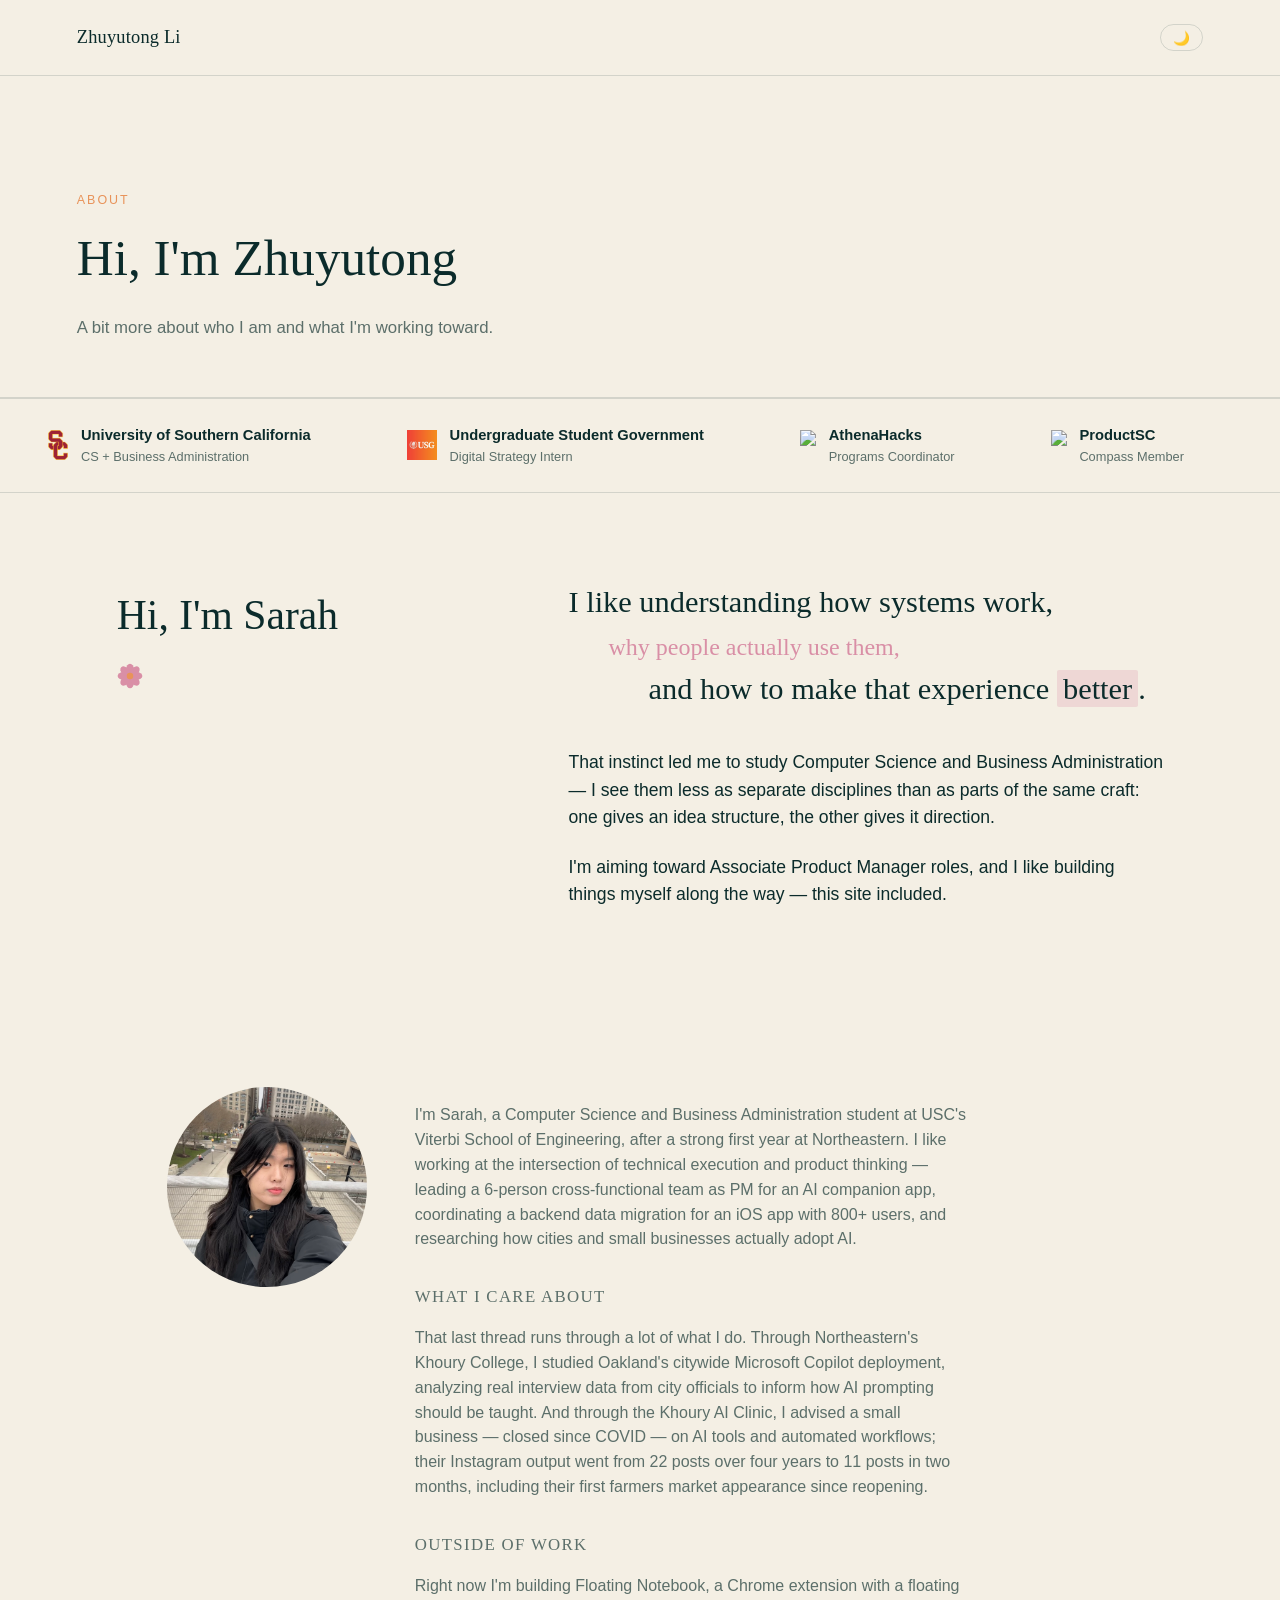
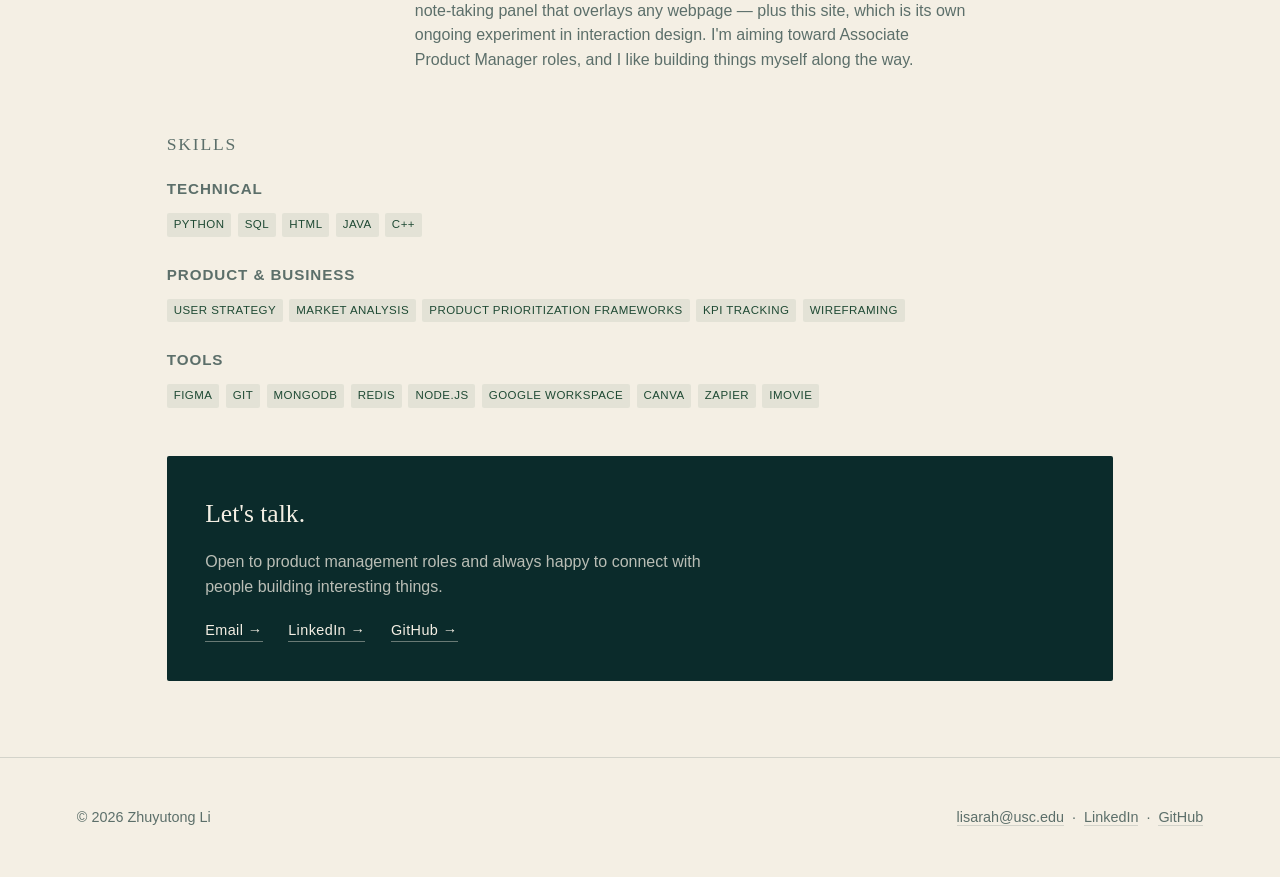
==== commit b35b8232: "Update navigation in about.html Removed navigation links and adjusted theme toggle button position." ====
--- a/about.html
+++ b/about.html
@@ -18,14 +18,8 @@
 <nav class="site-nav">
   <a class="brand" href="index.html">Zhuyutong Li</a>
   <ul class="links">
-    <li><a href="index.html">Home</a></li>
-    <li><a href="about.html" class="active">About</a></li>
-    <li><a href="education.html">Education</a></li>
-    <li><a href="volunteering-involvement.html">Volunteering & Involvement</a></li>
-    <li><a href="projects.html">Projects</a></li>
-    <li><a href="research.html">Research</a></li>
-    <li><button class="theme-toggle" id="themeToggle" aria-label="Toggle dark mode">🌙</button></li>
-  </ul>
+  <li><button class="theme-toggle" id="themeToggle" aria-label="Toggle dark mode">🌙</button></li>
+</ul>
 </nav>
 
 <header class="page-header">
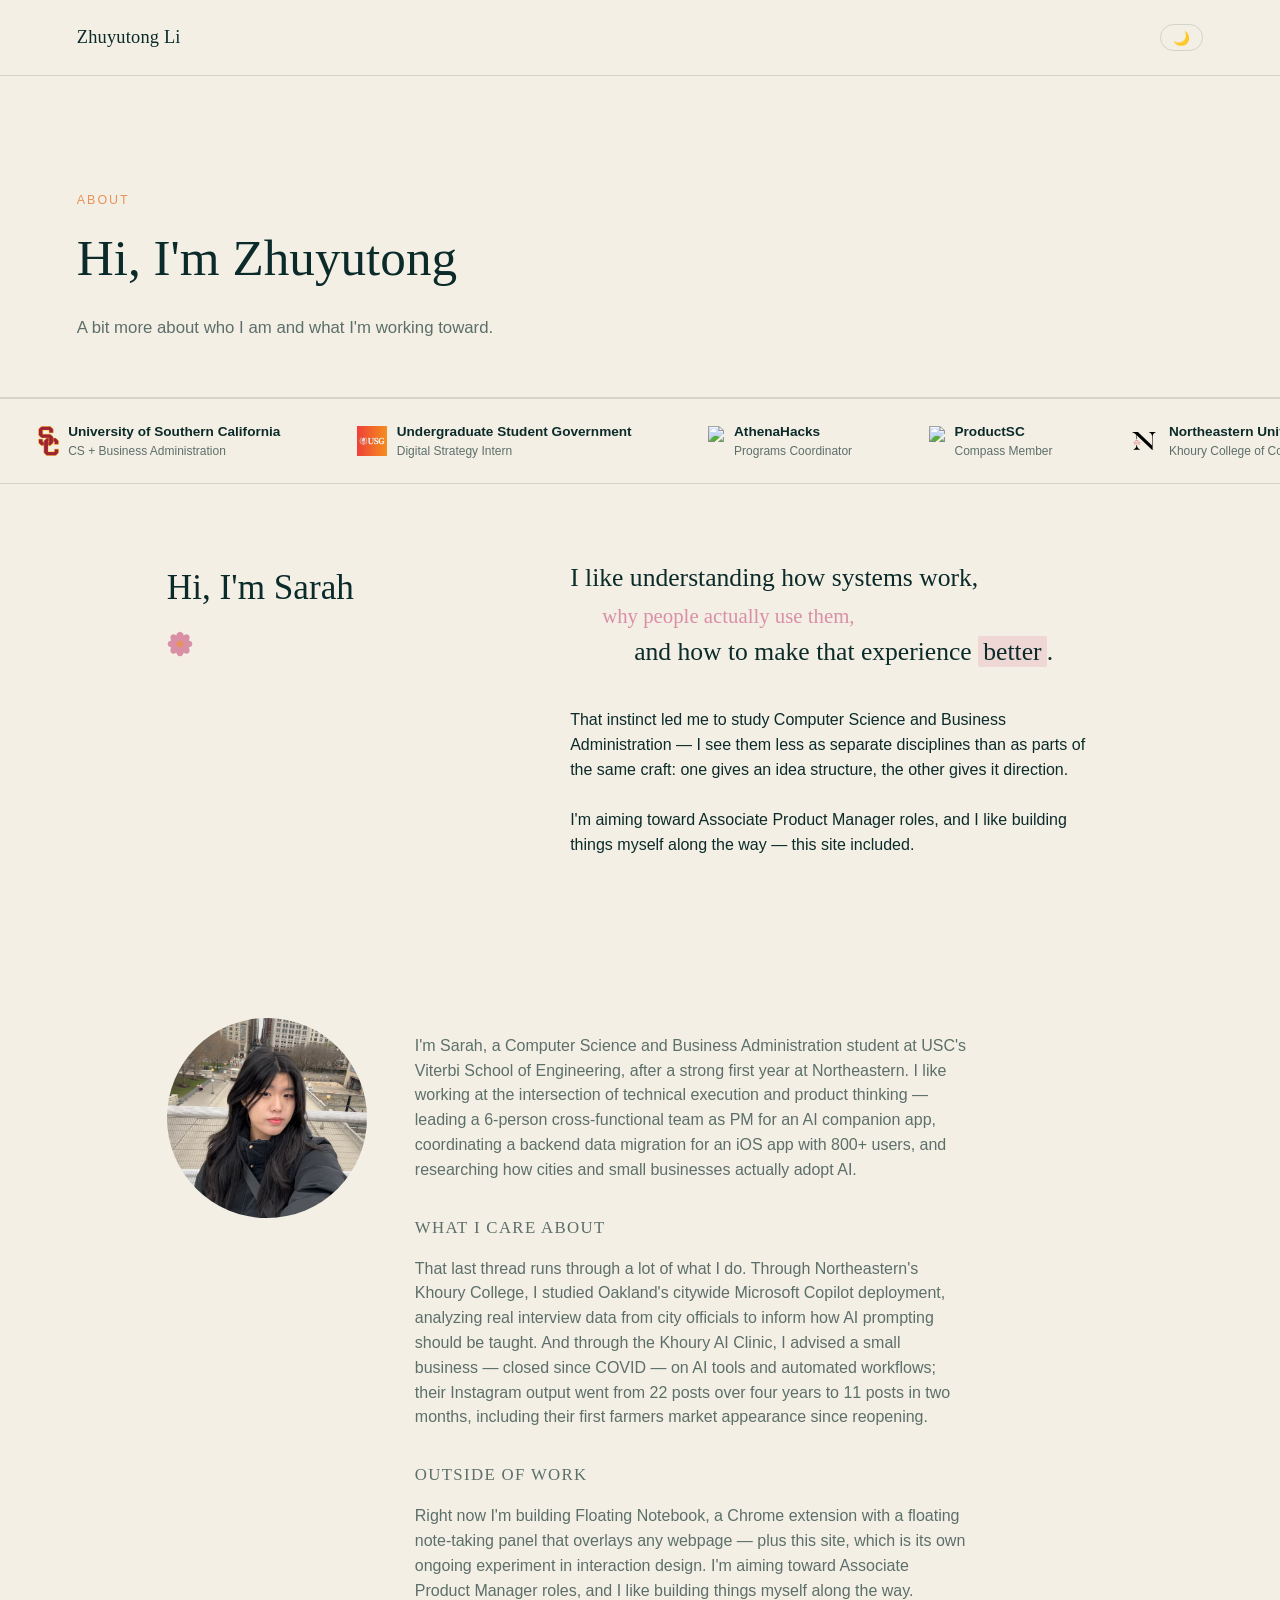
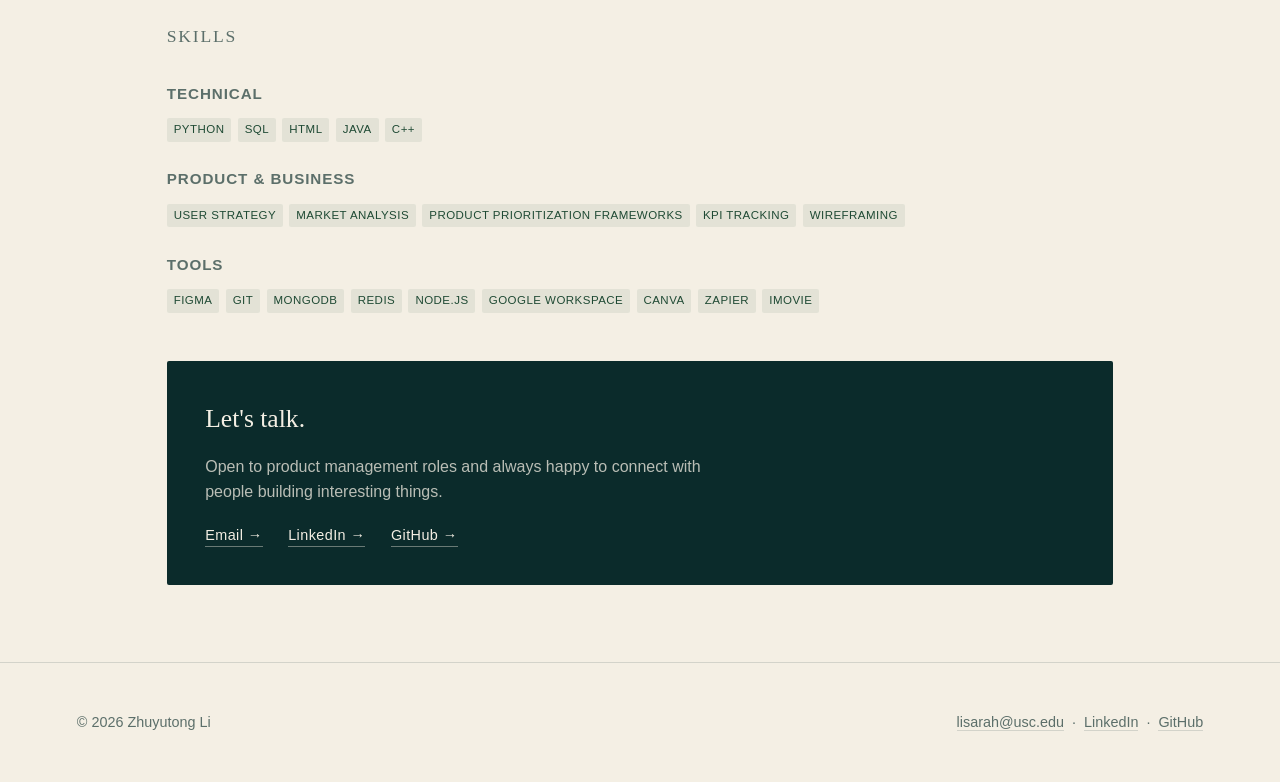
==== commit ee510280: "Update about.html" ====
--- a/about.html
+++ b/about.html
@@ -188,6 +188,9 @@
   const overlay = document.getElementById('pageTransition');
   window.addEventListener('DOMContentLoaded', ()=>{
     setTimeout(()=> overlay.classList.add('hidden'), 150);
+  });
+  window.addEventListener('pageshow', (event)=>{
+    if(event.persisted) overlay.classList.add('hidden');
   });
   document.querySelectorAll('a[href]').forEach(link=>{
     const href = link.getAttribute('href');
--- a/styles.css
+++ b/styles.css
@@ -145,6 +145,10 @@
   margin:0;
   flex-shrink:0;
 }
+.pub a{
+  color:var(--pine); font-size:.82rem; text-transform:uppercase; letter-spacing:.06em;
+  text-decoration:none; display:inline-block; margin-top:.5rem;
+}
 
 /* ---- Footer ---- */
 footer{
@@ -345,7 +349,7 @@
 /* ---- Page transition overlay ---- */
 .page-transition{
   position:fixed; inset:0; z-index:9999;
-  background:var(--ink); color:var(--paper);
+  background:var(--blossom); color:var(--paper);
   display:flex; align-items:center; justify-content:center;
   transition:opacity .45s ease;
 }
@@ -413,3 +417,152 @@
     transition-duration: 0.001ms !important;
   }
 }
+/* ---- Research paper cards (horizontal) ---- */
+.paper-grid{
+  display:flex; flex-direction:column; gap:1rem;
+  max-width:720px; margin-top:1.5rem; padding-top:1.2rem;
+  border-top:1px solid var(--line);
+}
+.paper-card{
+  display:flex; align-items:stretch;
+  text-decoration:none; color:var(--ink);
+  border:1px solid var(--line); border-radius:6px; overflow:hidden;
+  background:#fff;
+  transition: transform .22s cubic-bezier(0.16,1,0.3,1), box-shadow .22s ease;
+}
+.paper-card:hover{
+  transform: translateX(4px);
+  box-shadow: 0 10px 24px rgba(11,43,43,0.14);
+}
+.paper-thumb{
+  width:100px; flex-shrink:0; overflow:hidden; position:relative;
+  border-right:1px solid var(--line);
+  background:#fafaf8;
+}
+.paper-card .paper-thumb img{
+  width:100% !important; height:100% !important; object-fit:cover !important; object-position:top !important; display:block !important;
+}
+.paper-thumb.paper-thumb-logo{
+  background:linear-gradient(135deg, var(--pine), var(--accent));
+  display:flex; align-items:center; justify-content:center;
+}
+.paper-thumb.paper-thumb-logo img{
+  width:50%; height:auto; object-fit:contain;
+  filter:brightness(0) invert(1);
+}
+.paper-badge{
+  position:absolute; bottom:.5rem; right:.5rem; z-index:2;
+  background:var(--ink); color:var(--paper);
+  font-size:.6rem; letter-spacing:.06em; text-transform:uppercase;
+  padding:.2em .55em; border-radius:20px;
+}
+.paper-body{ padding:1rem 1.2rem; flex:1; display:flex; flex-direction:column; justify-content:center; }
+.paper-body h3{ font-size:1.1rem; margin:0 0 .3em; }
+.paper-body p{ color:var(--muted); font-size:.85rem; margin:0; }
+/* ================= New homepage information sections ================= */
+:root{ --blossom: #d98fa6; }
+
+.section-title{ font-size:1.1rem; text-transform:uppercase; letter-spacing:.1em; color:var(--muted); margin:0 0 2rem; }
+.note{ font-size:.75rem; color:var(--muted); opacity:.7; font-style:italic; margin-top:-1.4rem; margin-bottom:2rem; }
+
+/* ---- marquee ---- */
+.marquee-wrap{ border-top:1px solid var(--line); border-bottom:1px solid var(--line); overflow:hidden; padding:1.4rem 0; }
+.marquee-track{ display:flex; width:max-content; animation: marqueeScroll 24s linear infinite; }
+.marquee-wrap:hover .marquee-track{ animation-play-state: paused; }
+@keyframes marqueeScroll{ from{ transform: translateX(0); } to{ transform: translateX(-50%); } }
+.marquee-item{ display:flex; align-items:center; gap:.6rem; padding:0 2.4rem; flex-shrink:0; }
+.marquee-item img{ height:30px; width:auto; max-width:60px; object-fit:contain; }
+.marquee-item .label strong{ display:block; font-size:.85rem; color:var(--ink); }
+.marquee-item .label span{ display:block; font-size:.75rem; color:var(--muted); }
+
+/* ---- bio ---- */
+.bio-section{ display:grid; grid-template-columns:1fr 1.6fr; gap:4rem; padding:6vw 6vw; max-width:1100px; margin:0 auto; }
+.bio-heading h2{ font-size:2.2rem; margin-bottom:1rem; }
+.divider-flower svg{ width:24px; height:24px; margin-bottom:1.6rem; }
+.bio-photo{ width:100%; max-width:220px; aspect-ratio:3/4; border-radius:4px; object-fit:cover; }
+.cascade p{ font-family:Georgia,'Iowan Old Style',serif; margin:0 0 .3em; line-height:1.3; }
+.cascade p:nth-child(1){ font-size:1.6rem; margin-left:0; }
+.cascade p:nth-child(2){ font-size:1.3rem; margin-left:2rem; color:var(--blossom); }
+.cascade p:nth-child(3){ font-size:1.6rem; margin-left:4rem; }
+.bio-body p{ font-size:1rem; color:var(--ink); margin:1.6rem 0 1rem; max-width:58ch; }
+.highlight{ background:rgba(217,143,166,0.25); padding:.05em .2em; border-radius:2px; }
+
+/* ---- what I offer ---- */
+.offer-grid{ display:grid; grid-template-columns:repeat(3,1fr); gap:1.6rem; }
+.offer-card{
+  border:1px solid var(--line); border-radius:4px; overflow:hidden;
+  transition: transform .25s cubic-bezier(0.16,1,0.3,1), box-shadow .25s ease;
+  cursor:pointer;
+}
+.offer-card:hover, .offer-card:focus-within{ transform: scale(1.05); box-shadow: 0 14px 30px rgba(11,43,43,0.14); }
+.offer-card .offer-visual{
+  height:120px; background:linear-gradient(135deg, var(--pine), var(--accent));
+  display:flex; align-items:center; justify-content:center; color:rgba(255,255,255,0.85); font-size:.8rem;
+}
+.offer-card .offer-text{ padding:1.2rem; }
+.offer-card h3{ font-size:1.05rem; margin-bottom:.4em; }
+.offer-card p{ color:var(--muted); font-size:.9rem; margin:0; }
+
+/* ---- working experience dot timeline ---- */
+.timeline.timeline-dots{ border-left:2px solid var(--line); padding-left:1.8rem; display:flex; flex-direction:column; gap:1.8rem; }
+.timeline.timeline-dots .timeline-item{ position:relative; }
+.timeline.timeline-dots .timeline-item::before{
+  content:''; position:absolute; left:-2.5rem; top:.35em; width:10px; height:10px; border-radius:50%;
+  background:var(--paper); border:2px solid var(--muted);
+}
+.timeline.timeline-dots .timeline-item.is-now::before{ background:var(--ink); border-color:var(--ink); }
+.now-badge{ display:inline-block; background:var(--ink); color:var(--paper); font-size:.65rem; letter-spacing:.06em; text-transform:uppercase; padding:.2em .6em; border-radius:20px; margin-left:.5em; vertical-align:middle; }
+
+/* ---- projects in layers ---- */
+.layers-wrap{ display:grid; grid-template-columns:1fr 1fr; gap:3rem; align-items:start; }
+.project-list{ list-style:none; margin:0; padding:0; }
+.project-list li{ border-bottom:1px solid var(--line); }
+.project-row{ display:flex; align-items:baseline; gap:1rem; padding:1rem 0; cursor:pointer; user-select:none; }
+.project-row .num{ font-size:.85rem; color:var(--muted); width:1.6em; }
+.project-row h3{ font-size:1.1rem; margin:0; transition:color .2s ease; }
+.project-list li.active .project-row h3{ color:var(--blossom); }
+.project-panel{ display:grid; grid-template-rows:0fr; transition:grid-template-rows .35s cubic-bezier(0.16,1,0.3,1); }
+.project-list li.active .project-panel{ grid-template-rows:1fr; }
+.project-panel-inner{ overflow:hidden; }
+.project-panel-content{ padding:0 0 1.2rem 2.6rem; color:var(--muted); font-size:.92rem; }
+.project-panel-content a{ color:var(--pine); font-size:.82rem; text-transform:uppercase; letter-spacing:.06em; display:inline-block; margin-top:.5rem; }
+
+.card-stack{ position:relative; width:260px; aspect-ratio:63/88; margin:0 auto; }
+.stack-card{ position:absolute; inset:0; border-radius:10px; box-shadow: 0 6px 16px rgba(11,43,43,0.18); transition: transform .4s cubic-bezier(0.16,1,0.3,1), opacity .4s ease, box-shadow .4s ease; }
+#frontCard{ border:7px solid var(--paper); border-radius:14px; outline:2px solid rgba(0,0,0,0.15); display:flex; flex-direction:column; overflow:hidden; position:relative; }
+#frontCard::after{
+  content:''; position:absolute; inset:0; pointer-events:none;
+  background:linear-gradient(115deg, transparent 35%, rgba(255,255,255,0.18) 48%, transparent 58%);
+  will-change: transform;
+}
+.tc-top{ display:flex; align-items:flex-start; justify-content:space-between; gap:.5rem; padding:.55rem .7rem .3rem; position:relative; z-index:2; }
+.tc-top-left{ display:flex; flex-direction:column; gap:.25rem; min-width:0; }
+.tc-badge{ align-self:flex-start; background:rgba(255,255,255,0.9); color:var(--ink); font-size:.56rem; font-weight:700; letter-spacing:.03em; text-transform:uppercase; padding:.15em .55em; border-radius:20px; white-space:nowrap; }
+.tc-name{ font-family:Georgia,serif; font-weight:700; color:#fff; font-size:.95rem; line-height:1.2; }
+.tc-stat{ color:rgba(255,255,255,0.9); font-size:.68rem; font-weight:600; letter-spacing:.02em; white-space:nowrap; flex-shrink:0; margin-top:.3rem; }
+.tc-art{ height:47%; display:flex; align-items:center; justify-content:center; font-size:2.6rem; background:rgba(255,255,255,0.15); margin:0 .7rem; border:2px solid rgba(255,255,255,0.5); border-radius:4px; box-shadow: inset 0 0 0 1px rgba(0,0,0,0.08); position:relative; z-index:2; }
+.tc-infobar{ margin:.4rem .8rem 0; padding:.2rem 0; border-top:1px solid rgba(255,255,255,0.3); border-bottom:1px solid rgba(255,255,255,0.3); font-size:.6rem; color:rgba(255,255,255,0.85); text-align:center; letter-spacing:.02em; }
+.tc-body{ flex:1; background:rgba(255,255,255,0.95); color:var(--ink); margin-top:.6rem; padding:.7rem .8rem; display:flex; flex-direction:column; gap:.55rem; border-radius:8px 8px 0 0; }
+.tc-ability{ display:flex; gap:.5rem; align-items:flex-start; }
+.tc-ability-icon{ width:18px; height:18px; border-radius:50%; background:var(--ink); flex-shrink:0; margin-top:.15em; }
+.tc-ability-text strong{ display:block; font-size:.82rem; }
+.tc-ability-text span{ font-size:.72rem; color:var(--muted); line-height:1.25; display:block; }
+.tc-flavor{ font-size:.68rem; color:var(--muted); font-style:italic; margin-top:auto; padding-top:.4rem; border-top:1px solid var(--line); }
+.tc-number{ font-size:.65rem; color:var(--muted); text-align:right; margin-top:.3rem; }
+.card-back-2{ background:#c9c3b5; transform:translate(10px,10px) rotate(3deg); opacity:.6; }
+.card-back-1{ background:#a8a398; transform:translate(5px,5px) rotate(1.5deg); opacity:.85; }
+.card-stack:hover .stack-card{ box-shadow: 0 22px 36px rgba(11,43,43,0.24); }
+.card-stack:hover .card-back-2{ transform:translate(60px,35px) rotate(16deg); opacity:1; }
+.card-stack:hover .card-back-1{ transform:translate(-50px,30px) rotate(-12deg); opacity:1; }
+.card-stack:hover #frontCard{ transform:translate(0,-20px) rotate(2deg); }
+
+/* ---- current fixations ---- */
+.fixations-list{ list-style:none; margin:0; padding:0; max-width:600px; }
+.fixations-list li{ display:flex; gap:1.4rem; padding:1rem 0; border-bottom:1px solid var(--line); align-items:baseline; }
+.fixations-list .num{ color:var(--muted); font-size:.85rem; width:1.6em; }
+
+/* ---- contact ---- */
+.contact-cta{ margin:4vw 6vw 6vw; padding:5vw; background:var(--ink); color:var(--paper); border-radius:4px; text-align:center; }
+.contact-cta h2{ color:var(--paper); font-size:2rem; margin-bottom:.6rem; }
+.contact-cta p{ color:rgba(244,239,228,0.75); margin:0 0 1.6rem; }
+.contact-btn{ display:inline-block; background:var(--paper); color:var(--ink); text-decoration:none; padding:.8em 1.6em; border-radius:30px; font-size:.95rem; }
